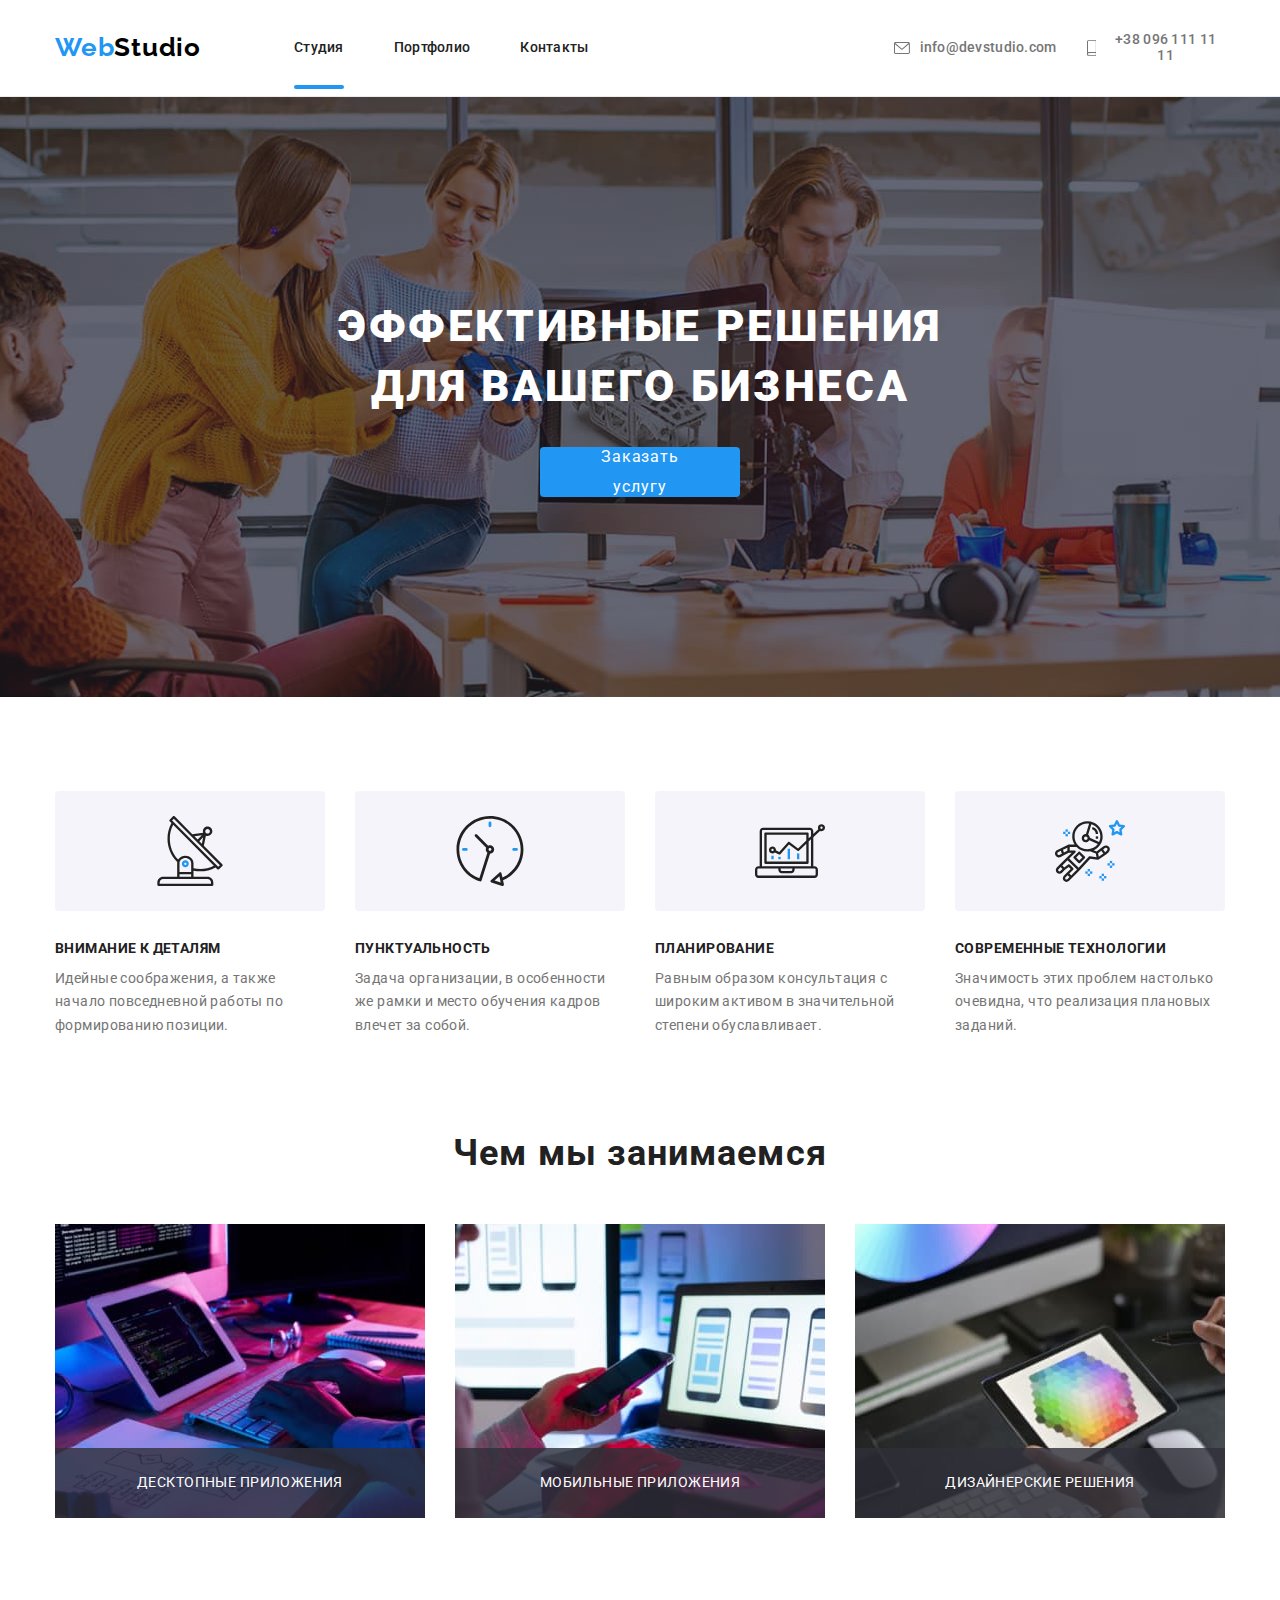
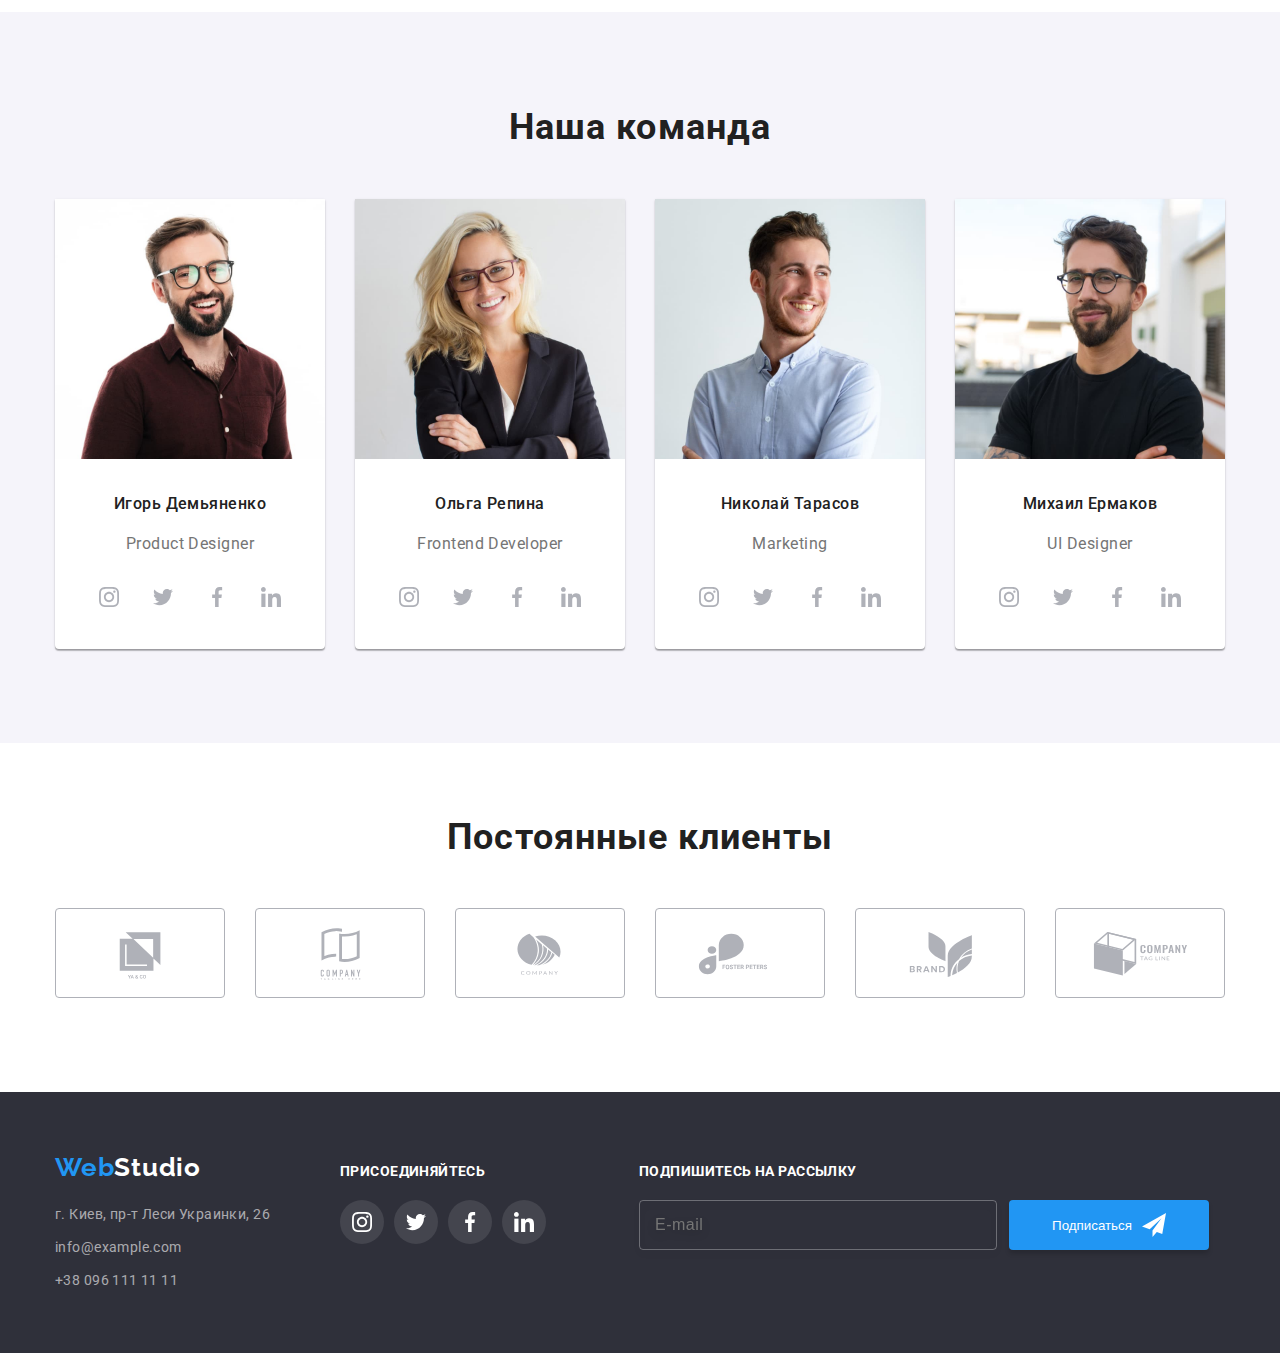
==== index.html @ d8eed2e6 "beginning of 7 hm" ====
<!DOCTYPE html>
<html lang="ru">
  <head>
    <meta charset="UTF-8" />
    <meta http-equiv="X-UA-Compatible" content="IE=edge" />
    <meta name="viewport" content="width=device-width, initial-scale=1.0" />
    <title>Студия</title>
    <link
      rel="stylesheet"
      href="https://cdnjs.cloudflare.com/ajax/libs/modern-normalize/1.1.0/modern-normalize.min.css"
      integrity="sha512-wpPYUAdjBVSE4KJnH1VR1HeZfpl1ub8YT/NKx4PuQ5NmX2tKuGu6U/JRp5y+Y8XG2tV+wKQpNHVUX03MfMFn9Q=="
      crossorigin="anonymous"
      referrerpolicy="no-referrer"
    />
    <link rel="preconnect" href="https://fonts.googleapis.com" />
    <link rel="preconnect" href="https://fonts.gstatic.com" crossorigin />
    <link
      href="https://fonts.googleapis.com/css2?family=Raleway:wght@700&family=Roboto:wght@400;500;700;900&display=swap"
      rel="stylesheet"
    />
    <link rel="stylesheet" href="./css/style.css" />
  </head>
  <body>
    <header class="header">
      <div class="container container-header">
        <nav class="header-nav">
          <a class="link logo" href="./index.html"
            >Web<span class="logo-second-word">Studio</span></a
          >
          <ul class="header-nav-list">
            <li class="header-item qqq"><a class="link link-studio active" href="./index.html">Cтyдия</a></li>
            <li class="header-item"><a class="link" href="./portfolio.html">Портфолио</a></li>
            <li class="header-item"><a class="link" href="">Контакты</a></li>
          </ul>
        </nav>
        
        <ul class="header-adress-list">
          <li class="nav-item">
            <a class="link" href="mailto:info@devstudio.com"> 
              <svg class="header-icon" width="16" height="12">
                <use href="images/sprite.svg#icon-envelope"></use>
              </svg>info@devstudio.com</a>
          </li>
          <li class="nav-item">
            <a class="link" href="tel:+380961111111">
            <svg class="header-icon" width="10" height="16">
                <use href="images/sprite.svg#icon-smartphone"></use>
              </svg>+38 096 111 11 11</a>
            </li>
        </ul>
      </div>
    </header>

    <main>
      <section class="section section-title">
        <div class="container">
          <h1 class="hero-title">Эффективные решения для вашего бизнеса</h1>
<!-- -----------------Modal--------------------------------------------------- -->
          <button data-modal-open class="hero-button" type="button">Заказать услугу</button>
          <div data-modal class="backdrop is-hidden">
            <div class="modal">
              <button data-modal-close class="modal-button" type="button">
                <svg class="modal-svg" width="18px" height="18px">
                  <use href="./images/sprite.svg#icon-close-icon" />
                </svg>
              </button>
              <p class="modal-title-text">Оставьте свои данные, мы вам перезвоним</p>
              <form action="#" class="js-speaker-form">
                <div class="input-container">
                <label class="modal-text" for="name">Имя</label>
                <div class="input-wraper">
                <input class="input-box" type="text" name="name" id="name">
                <svg class="modal-icon" width="18px" height="18px">
                  <use href="./images/sprite.svg#icon-person-modal" ></use>
                </svg>
                </div>
                <label class="modal-text" for="tel">Телефон</label>
                <div class="input-wraper">
                <input class="input-box " type="tel" name="tel" id="tel" required>
                <svg class="modal-icon" width="18px" height="18px">
                  <use href="./images/sprite.svg#icon-phone-modal" ></use>
                </svg>
                </div>
                <label class="modal-text" for="mail">Почта</label>
                <div class="input-wraper">
                <input class="input-box" type="email" name="mail" id="mail">
                <svg class="modal-icon" width="18px" height="18px">
                  <use href="./images/sprite.svg#icon-email-modal" ></use>
                </svg>
                </div>
                </div>
                <label class="modal-text" for="comment">Комментарий</label>
                <textarea class="modal-textarea" name="comment" id="comment" cols="30" rows="10" placeholder="Введите текст"></textarea>
                
                <div class="checkbox-container">
                  <input class="input-checkbox visually-hidden" type="checkbox" name="agree" value="yes" id="checkbox">
                <label class="checkbox-text" for="checkbox">
                  <span class="checkbox-wrap">
                    <svg class="checkbox-icon" width="16px" height="15px">
                      <use href="./images/sprite.svg#vector-checkbox"></use>
                    </svg>
                  </span>Соглашаюсь с рассылкой и принимаю <a class="checkbox-link" href="#">Условия договора</a>
                </label>
                </div> 
                <button class="modal-submit-button" type="submit">Отправить</button>

                



              </form>
            </div>
          </div>
        </div>
      </section>



<script>
(() => {
  document.querySelector('.js-speaker-form').addEventListener('submit', e => {
    e.preventDefault();

    new FormData(e.currentTarget).forEach((value, name) =>
      console.log(`${name}: ${value}`),
    );
  });
})();
</script>



      <section class="about-section">
        <div class="container">
          <h2 class="visually-hidden">Особенности</h2>
          <ul class="about-list">
            <li class="about-item">
              <div class="about-icon-box">
                <svg width="70px" height="70px">
                  <use href="./images/sprite.svg#icon-antenna" />
                </svg>
              </div>
              <h3 class="about-title title-h3">Внимание к деталям</h3>
              <p class="about-text">
                Идейные соображения, а также начало повседневной работы по формированию позиции.
              </p>
            </li>
            <li class="about-item">
              <div class="about-icon-box">
                <svg width="70px" height="70px">
                  <use href="./images/sprite.svg#icon-clock" />
                </svg>
              </div>
              <h3 class="about-title title-h3">Пунктуальность</h3>
              <p class="about-text">
                Задача организации, в особенности же рамки и место обучения кадров влечет за собой.
              </p>
            </li>
            <li class="about-item">
              <div class="about-icon-box">
                <svg width="70px" height="70px">
                  <use href="./images/sprite.svg#icon-diagram" />
                </svg>
              </div>
              <h3 class="about-title title-h3">Планирование</h3>
              <p class="about-text">
                Равным образом консультация с широким активом в значительной степени обуславливает.
              </p>
            </li>
            <li class="about-item">
              <div class="about-icon-box">
                <svg width="70px" height="70px">
                  <use href="./images/sprite.svg#icon-astronaut" />
                </svg>
              </div>
              <h3 class="about-title title-h3">Современные технологии</h3>
              <p class="about-text">
                Значимость этих проблем настолько очевидна, что реализация плановых заданий.
              </p>
            </li>
          </ul>
        </div>
      </section>

      <section class="todo-section">
        <div class="container">
          <h2 class="todo-title title-h2">Чем мы занимаемся</h2>
          <ul class="todo-list">
            <li class="todo-item">
              <img src="./images/whattodo1.jpg" alt="example-1" width="370" />
              <p class="todo-text">Десктопные приложения</p>
            </li>
            <li class="todo-item">
              <img src="./images/whattodo2.jpg" alt="example-2" width="370" />
              <p class="todo-text">Мобильные приложения</p>
            </li>
            <li class="todo-item">
              <img src="./images/whattodo3.jpg" alt="example-3" width="370" />
              <p class="todo-text">Дизайнерские решения</p>
            </li>
          </ul>
        </div>
      </section>

      <section class="ourteam-section">
        <div class="container">
          <h2 class="ourteam-main-title title-h2">Наша команда</h2>
          <ul class="ourteam-list">
            <li class="ourteam-item">
              <img
                class="ourteam-pic"
                src="./images/team-card1.jpg"
                alt="team card-1"
                width="270"
              />
              <div class="ourteam-bottom-wrap">
                <h3 class="ourteam-title">Игорь Демьяненко</h3>
                <p class="ourteam-text" lang="en">Product Designer</p>
              </div>
              <div class="social-link-wrap">
                <ul class="social-link-list">
                  <li class="social-link-item">
                    <a class="social-link" href="#">
                      <svg class="svg-social" width="20px" height="20px">
                        <use href="./images/sprite.svg#icon-instagram" />
                      </svg>
                    </a>
                  </li>
                  <li class="social-link-item">
                    <a class="social-link" href="#">
                      <svg class="svg-social" width="20px" height="20px">
                        <use href="./images/sprite.svg#icon-twitter" />
                      </svg>
                    </a>
                  </li>
                  <li class="social-link-item">
                    <a class="social-link" href="#">
                      <svg class="svg-social" width="20px" height="20px">
                        <use href="./images/sprite.svg#icon-facebook" />
                      </svg>
                    </a>
                  </li>
                  <li class="social-link-item">
                    <a class="social-link" href="#">
                      <svg class="svg-social" width="20px" height="20px">
                        <use href="./images/sprite.svg#icon-linkedin" />
                      </svg>
                    </a>
                  </li>
                </ul>
              </div>
            </li>
            <li class="ourteam-item">
              <img
                class="ourteam-pic"
                src="./images/team-card2.jpg"
                alt="team card-2"
                width="270"
              />
              <div class="ourteam-bottom-wrap">
                <h3 class="ourteam-title">Ольга Репина</h3>
                <p class="ourteam-text" lang="en">Frontend Developer</p>
              </div>
              <div class="social-link-wrap">
                <ul class="social-link-list">
                  <li class="social-link-item">
                    <a class="social-link" href="#">
                      <svg class="svg-social" width="20px" height="20px">
                        <use href="./images/sprite.svg#icon-instagram" />
                      </svg>
                    </a>
                  </li>
                  <li class="social-link-item">
                    <a class="social-link" href="#">
                      <svg class="svg-social" width="20px" height="20px">
                        <use href="./images/sprite.svg#icon-twitter" />
                      </svg>
                    </a>
                  </li>
                  <li class="social-link-item">
                    <a class="social-link" href="#">
                      <svg class="svg-social" width="20px" height="20px">
                        <use href="./images/sprite.svg#icon-facebook" />
                      </svg>
                    </a>
                  </li>
                  <li class="social-link-item">
                    <a class="social-link" href="#">
                      <svg class="svg-social" width="20px" height="20px">
                        <use href="./images/sprite.svg#icon-linkedin" />
                      </svg>
                    </a>
                  </li>
                </ul>
              </div>
            </li>

            <li class="ourteam-item">
              <img
                class="ourteam-pic"
                src="./images/team-card3.jpg"
                alt="team card-3"
                width="270"
              />
              <div class="ourteam-bottom-wrap">
                <h3 class="ourteam-title">Николай Тарасов</h3>
                <p class="ourteam-text" lang="en">Marketing</p>
              </div>
              <div class="social-link-wrap">
                <ul class="social-link-list">
                  <li class="social-link-item">
                    <a class="social-link" href="#">
                      <svg class="svg-social" width="20px" height="20px">
                        <use href="./images/sprite.svg#icon-instagram" />
                      </svg>
                    </a>
                  </li>
                  <li class="social-link-item">
                    <a class="social-link" href="#">
                      <svg class="svg-social" width="20px" height="20px">
                        <use href="./images/sprite.svg#icon-twitter" />
                      </svg>
                    </a>
                  </li>
                  <li class="social-link-item">
                    <a class="social-link" href="#">
                      <svg class="svg-social" width="20px" height="20px">
                        <use href="./images/sprite.svg#icon-facebook" />
                      </svg>
                    </a>
                  </li>
                  <li class="social-link-item">
                    <a class="social-link" href="#">
                      <svg class="svg-social" width="20px" height="20px">
                        <use href="./images/sprite.svg#icon-linkedin" />
                      </svg>
                    </a>
                  </li>
                </ul>
              </div>
            </li>

            <li class="ourteam-item">
              <img
                class="ourteam-pic"
                src="./images/team-card4.jpg"
                alt="team card-4"
                width="270"
              />
              <div class="ourteam-bottom-wrap">
                <h3 class="ourteam-title">Михаил Ермаков</h3>
                <p class="ourteam-text" lang="en">UI Designer</p>
              </div>
              <div class="social-link-wrap">
                <ul class="social-link-list">
                  <li class="social-link-item">
                    <a class="social-link" href="#">
                      <svg class="svg-social" width="20px" height="20px">
                        <use href="./images/sprite.svg#icon-instagram" />
                      </svg>
                    </a>
                  </li>
                  <li class="social-link-item">
                    <a class="social-link" href="#">
                      <svg class="svg-social" width="20px" height="20px">
                        <use href="./images/sprite.svg#icon-twitter" />
                      </svg>
                    </a>
                  </li>
                  <li class="social-link-item">
                    <a class="social-link" href="#">
                      <svg class="svg-social" width="20px" height="20px">
                        <use href="./images/sprite.svg#icon-facebook" />
                      </svg>
                    </a>
                  </li>
                  <li class="social-link-item">
                    <a class="social-link" href="#">
                      <svg class="svg-social" width="20px" height="20px">
                        <use href="./images/sprite.svg#icon-linkedin" />
                      </svg>
                    </a>
                  </li>
                </ul>
        </div>
      </section>

      <section class="our-clients-section">
        <div class="container">
          <h2 class="our-clients-title-title title-h2">Постоянные клиенты</h2>
          <ul class="our-clients-list">
            <li class="our-clients-item">
              <a class="our-clients-link" href="#">
                <svg class="clients-svg" width="106px" height="60px">
                  <use href="./images/sprite.svg#icon-Logo" />
                </svg>
              </a>
            </li>
            <li class="our-clients-item">
              <a class="our-clients-link" href="#">
                <svg class="clients-svg" width="106px" height="60px">
                  <use href="./images/sprite.svg#icon-Logo1" />
                </svg>
              </a>
            </li>
            <li class="our-clients-item">
              <a class="our-clients-link" href="#">
                <svg class="clients-svg" width="106px" height="60px">
                  <use href="./images/sprite.svg#icon-Logo2" />
                </svg>
              </a>
            </li>
            <li class="our-clients-item">
              <a class="our-clients-link" href="#">
                <svg class="clients-svg" width="106px" height="60px">
                  <use href="./images/sprite.svg#icon-Logo3" />
                </svg>
              </a>
            </li>
            <li class="our-clients-item">
              <a class="our-clients-link" href="#">
                <svg class="clients-svg" width="106px" height="60px">
                  <use href="./images/sprite.svg#icon-Logo4" />
                </svg>
              </a>
            </li>
            <li class="our-clients-item">
              <a class="our-clients-link" href="#">
                <svg class="clients-svg" width="106px" height="60px">
                  <use href="./images/sprite.svg#icon-Logo5" />
                </svg>
              </a>
            </li>
          </ul>
        </div>
      </section>

      <footer class="footer">
        <div class="container">
          <div class="adress-wrap">
            <a class="link logo" href="./index.html"
              >Web<span class="logo-secword-footer">Studio</span></a
            >
            <address>
              <ul class="footer-list">
                <li class="footer-item footer-adress-item">
                  <a
                    class="link"
                    href="https://goo.gl/maps/9dT43rwz24c6EDNdA"
                    target="_blank"
                    rel="noopener noreferrer"
                    >г. Киев, пр-т Леси Украинки, 26</a
                  >
                </li>
                <li class="footer-item">
                  <a class="link" href="mailto:info@example.com">info@example.com</a>
                </li>
                <li class="footer-item">
                  <a class="link" href="tel:+380961111111">+38 096 111 11 11</a>
                </li>
              </ul>
            </address>
          </div>
          <div class="footer-social-link-wrap">
            <h3 class="footer-title title-h3">присоединяйтесь</h3>
            <ul class="footer-social-link-list">
              <li class="footer-social-link-item">
                <a class="footer-social-link" href="#">
                  <svg class="bottom-svg" width="20px" height="20px">
                    <use href="./images/sprite.svg#icon-instagram" />
                  </svg>
                </a>
              </li>
              <li class="footer-social-link-item">
                <a class="footer-social-link" href="#">
                  <svg class="bottom-svg" width="20px" height="20px">
                    <use href="./images/sprite.svg#icon-twitter" />
                  </svg>
                </a>
              </li>
              <li class="footer-social-link-item">
                <a class="footer-social-link" href="#">
                  <svg class="bottom-svg" width="20px" height="20px">
                    <use href="./images/sprite.svg#icon-facebook" />
                  </svg>
                </a>
              </li>
              <li class="footer-social-link-item">
                <a class="footer-social-link" href="#">
                  <svg class="bottom-svg" width="20px" height="20px">
                    <use href="./images/sprite.svg#icon-linkedin" />
                  </svg>
                </a>
              </li>
            </ul>
          </div>
          <div >
              
              <h3 class="footer-title title-h3">Подпишитесь на рассылку</h3>
              <div class="footer-input-container">
              <input class="footer-input" type="email" name="mail" id="" placeholder="E-mail">
            
              <div class="footer-button-container">
                <button class="footer-button">Подписаться<svg class="footer-icon" width="24px" height="24px"><use href="./images/sprite.svg#icon-send-footer"></use></svg> </button>
              </div>
            </div>
            </div>
          </div>
      </footer>
    </main>
    <script src="./js/modal.js"></script>
  </body>
</html>
---- css/style.css ----
*,
*::before,
*::after {
  box-sizing: border-box;
}

:root {
  --brand-color: #2196f3;
  --main-font-color: #212121;
  --second-font-color: #757575;
  --second-background-color: #2f303a;
  --white-font-color: #fff;
  --svg-grey-color: #afb1b8;
}

body {
  font-family: 'Roboto', sans-serif;
  color: var(--main-font-color);
  margin: 0 auto;
}
li {
  padding: 0;
  margin: 0;
  list-style: none;
}

button {
  border: none;
  padding: 6px 22px;
}

/* input,
textarea {
outline: none;
} */

h1,
h2,
h3,
p,
ul {
  margin: 0;
  padding: 0;
}

img {
  display: block;
  max-width: 100%;
  height: auto;
}

.container {
  width: 1200px;
  padding-left: 15px;
  padding-right: 15px;
  margin: 0 auto;
}
.link {
  text-decoration: none;
}

.portfolio-btn,
.hero-button {
  cursor: pointer;
}

.title-h2 {
  font-weight: bold;
  font-size: 36px;
  line-height: 1.17;
  text-align: center;
  letter-spacing: 0.03em;
}
.title-h3 {
  font-weight: bold;
  font-size: 14px;
  line-height: 1.14;
  letter-spacing: 0.03em;
  text-transform: uppercase;
}

/* --------------------HEADER------------------------ */

.header {
  background-color: var(--white-font-color);
  border-bottom: 1px solid #ececec;
}
.container-header {
  display: flex;
  align-items: center;
}

.header-item .link {
  display: block;
  padding: 32px 0;
}
.nav-item .link {
  display: block;
  padding: 32px 0;
}
.header-nav {
  display: flex;
  align-items: center;
  margin-right: 305px;
  /* margin-right: auto; */
}

.header-nav-list {
  display: flex;
  align-items: center;
}

.header-adress-list {
  display: flex;
  align-items: center;
}

.logo {
  font-family: 'Raleway', sans-serif;
  font-weight: bold;
  font-size: 26px;
  line-height: 1.19;
  letter-spacing: 0.03em;
  color: var(--brand-color);
}
.header-nav .logo {
  padding: 25px 0px;
  margin-right: 93px;
  display: block;
}
.logo-second-word {
  font-family: 'Raleway', sans-serif;
  font-weight: bold;
  font-size: 26px;
  line-height: 1.19;
  letter-spacing: 0.03em;
  color: #000000;
}

.nav-item > .link {
  display: flex;
  align-items: center;
}

.header-item .link {
  font-weight: 500;
  font-size: 14px;
  line-height: 1.14;
  letter-spacing: 0.02em;
  color: var(--main-font-color);
  transition-property: color, background-color;
  transition-duration: 250ms;
  transition-timing-function: cubic-bezier(0.4, 0, 0.2, 1);
}
.header-item:not(:last-child) {
  margin-right: 50px;
}

.header-item .link:hover,
.header-item .link:focus,
.nav-item > .link:hover,
.nav-item > .link:focus {
  font-weight: 500;
  font-size: 14px;
  line-height: 1.14;
  letter-spacing: 0.02em;
  color: var(--brand-color);
}

.nav-item .link {
  font-weight: 500;
  font-size: 14px;
  line-height: 1.14;
  letter-spacing: 0.02em;
  color: var(--second-font-color);
  text-align: center;
  transition-property: color, background-color;
  transition-duration: 250ms;
  transition-timing-function: cubic-bezier(0.4, 0, 0.2, 1);
}

.header-icon-link {
  color: var(--second-font-color);
}

.nav-item:not(:last-child) {
  margin-right: 30px;
}

.header-icon {
  margin-right: 10px;
  fill: currentColor;
}
.link-studio {
  position: relative;
  display: flex;
}

.link-studio.active::before {
  content: '';
  position: absolute;
  bottom: 0;
  width: 100%;
  height: 4px;
  background-color: var(--brand-color);
  border-radius: 2px;
  margin-bottom: -1px;
}

/* --------------------HERO------------------------ */

.section-title {
  padding-bottom: 200px;
  padding-top: 200px;
  margin: 0 auto;
  background-image: linear-gradient(rgba(47, 48, 58, 0.4), rgba(47, 48, 58, 0.4)),
    url(../images/background-hero.jpg);
  background-position: center;
  background-repeat: no-repeat;
  background-size: cover;
  background-color: var(--second-background-color);
}
.hero-title {
  color: var(--white-font-color);
  font-weight: 900;
  font-size: 44px;
  line-height: 1.36;
  text-align: center;
  letter-spacing: 0.06em;
  text-transform: uppercase;
  max-width: 696px;
  margin: 0 auto;
  margin-bottom: 30px;
}

.hero-button {
  font-family: inherit;
  background-color: var(--brand-color);
  color: var(--white-font-color);
  font-size: 16px;
  line-height: 1.87;
  display: flex;
  align-items: center;
  text-align: center;
  letter-spacing: 0.06em;
  margin: 0 auto;
  border-radius: 4px;
  padding: 10px 32px;
  width: 200px;
  height: 50px;
  transition-property: color, background-color, drop-shadow;
  transition-duration: 250ms;
  transition-timing-function: cubic-bezier(0.4, 0, 0.2, 1);
}

.hero-button:hover,
.hero-button:focus {
  background-color: #188ce8;
  filter: drop-shadow(0px 4px 4px rgba(0, 0, 0, 0.25));
}

/* --------------------About------------------------ */

.about-section {
  padding: 94px 0;
}
.visually-hidden {
  position: absolute;
  white-space: nowrap;
  width: 1px;
  height: 1px;
  overflow: hidden;
  border: 0;
  padding: 0;
  clip: rect(0 0 0 0);
  clip-path: inset(50%);
  margin: -1px;
}
.about-icon-box {
  width: 270px;
  height: 120px;
  background-color: #f5f4fa;
  border-radius: 4px;
  margin-bottom: 30px;
  text-align: center;
  padding: 25px 100px;
}
.about-title {
  margin-bottom: 10px;
}
.about-text {
  font-size: 14px;
  line-height: 1.71;
  letter-spacing: 0.03em;
  color: var(--second-font-color);
}
.about-list {
  display: flex;
}

.about-item {
  max-width: 270px;
}

.about-item:not(:last-child) {
  margin-right: 30px;
}
/* --------------------What we do------------------------ */

.todo-section {
  padding-bottom: 94px;
}

.todo-title {
  margin-bottom: 50px;
}

.todo-list {
  display: flex;
}
.todo-item {
  display: flex;
  position: relative;
}

.todo-text {
  position: absolute;

  font-size: 14px;
  line-height: 1.14;
  text-align: center;
  letter-spacing: 0.03em;
  text-transform: uppercase;
  color: var(--brand-color);
  padding: 27px 82px;
  width: 370px;
  height: 70px;
  bottom: 0;
  background-color: rgba(47, 48, 58, 0.8);
  color: var(--white-font-color);
}

.todo-item:not(:last-child) {
  margin-right: 30px;
}
/* --------------------Our team------------------------ */
.ourteam-section {
  background-color: #f5f4fa;
  padding: 94px 0;
}
.ourteam-main-title {
  margin-bottom: 50px;
}
.ourteam-list {
  display: flex;
}

.ourteam-item:not(:last-child) {
  margin-right: 30px;
}

.ourteam-item {
  background: var(--white-font-color);
  border-radius: 0px 0px 4px 4px;
  box-shadow: 0px 1px 3px rgba(0, 0, 0, 0.12), 0px 1px 1px rgba(0, 0, 0, 0.14),
    0px 2px 1px rgba(0, 0, 0, 0.2);
  padding-bottom: 30px;
}

.ourteam-bottom-wrap {
  margin-top: 30px;
  margin-bottom: 16px;
}
.ourteam-title {
  font-weight: 500;
  font-size: 16px;
  line-height: 1.9;
  text-align: center;
  letter-spacing: 0.03em;
  margin-bottom: 10px;
}
.ourteam-text {
  font-size: 16px;
  line-height: 1.9;
  text-align: center;
  letter-spacing: 0.03em;
  color: var(--second-font-color);
}

.social-link-list {
  display: flex;
  align-items: center;
  justify-content: center;
}

.social-link {
  display: block;
  width: 44px;
  height: 44px;
  padding: 12px 12px;
  border-radius: 50%;
  color: var(--svg-grey-color);
  background-color: transparent;
  transition-property: color, background-color;
  transition-duration: 250ms;
  transition-timing-function: cubic-bezier(0.4, 0, 0.2, 1);
}
.svg-social {
  fill: currentColor;
}

.social-link:hover,
.social-link:focus {
  background-color: var(--brand-color);
  width: 44px;
  height: 44px;
  border-radius: 50%;
  cursor: pointer;
  color: var(--white-font-color);
}

.social-link-item + .social-link-item {
  margin-left: 10px;
}

/* --------------------Our clients------------------------ */
.our-clients-section {
  padding-top: 73px;
  padding-bottom: 94px;
}

.our-clients-title-title {
  margin-bottom: 50px;
}

.our-clients-list {
  display: flex;
  justify-content: center;
  align-items: center;
}

.our-clients-item + .our-clients-item {
  margin-left: 30px;
}
.our-clients-link {
  display: block;
  width: 170px;
  height: 90px;
  border: 1px solid var(--svg-grey-color);
  border-radius: 4px;
  padding: 16px 32px;
  color: var(--svg-grey-color);
  transition-property: color, background-color;
  transition-duration: 250ms;
  transition-timing-function: cubic-bezier(0.4, 0, 0.2, 1);
}
.clients-svg {
  fill: currentColor;
}
.our-clients-link:hover,
.our-clients-link:focus {
  border: 1px solid var(--brand-color);
  color: var(--brand-color);
}

/* --------------------Footer------------------------ */

.footer {
  background-color: var(--second-background-color);
  padding-bottom: 60px;
  padding-top: 60px;
}

.footer > .container {
  display: flex;
  align-items: baseline;
}

.adress-wrap {
  margin-right: 70px;
}
.logo-secword-footer {
  color: var(--white-font-color);
}

.footer .logo {
  display: block;
  margin-bottom: 20px;
}

.footer-adress-item .link {
  font-style: normal;
  font-size: 14px;
  line-height: 1.71;
  letter-spacing: 0.03em;
  color: var(--white-font-color);
}

.footer-item .link {
  font-style: normal;
  font-size: 14px;
  line-height: 1.71;
  letter-spacing: 0.03em;
  color: rgba(255, 255, 255, 0.6);
}

.footer-item:not(:last-child) {
  margin-bottom: 9px;
}
.footer-social-link-wrap {
  margin-right: 93px;
}

.footer-title {
  color: var(--white-font-color);
  margin-bottom: 20px;
}
.footer-social-link-list {
  display: flex;
  justify-content: center;
  align-items: center;
}

.footer-social-link {
  display: block;
  width: 44px;
  height: 44px;
  border-radius: 50%;
  padding: 12px;
  background-color: rgba(255, 255, 255, 0.1);
  color: var(--white-font-color);
  transition-property: color, background-color;
  transition-duration: 250ms;
  transition-timing-function: cubic-bezier(0.4, 0, 0.2, 1);
}
.bottom-svg {
  fill: currentColor;
}
.footer-social-link-item + .footer-social-link-item {
  margin-left: 10px;
}

.footer-social-link:hover,
.footer-social-link:focus {
  background-color: var(--brand-color);
}

.footer-input {
  background-color: transparent;
  width: 358px;
  height: 50px;
  border: 1px solid rgba(255, 255, 255, 0.3);
  box-sizing: border-box;
  filter: drop-shadow(0px 4px 4px rgba(0, 0, 0, 0.15));
  border-radius: 4px;
  font-size: 16px;
  line-height: 1.25;
  display: flex;
  align-items: center;
  letter-spacing: 0.03em;
  color: rgba(255, 255, 255, 0.6);
  padding: 15px;
}
.footer-input-container {
  display: flex;
  justify-content: center;
  align-items: center;
}

.footer-button-container {
  margin: auto 0 auto 12px;
}
.footer-button {
  width: 200px;
  height: 50px;
  padding: 10px 28px;
  color: var(--white-font-color);
  background: var(--brand-color);
  box-shadow: 0px 4px 4px rgba(0, 0, 0, 0.15);
  border-radius: 4px;
  display: flex;
  align-items: center;
  justify-content: center;
  cursor: pointer;
  transition-property: color, background-color, drop-shadow;
  transition-duration: 250ms;
  transition-timing-function: cubic-bezier(0.4, 0, 0.2, 1);
}
.footer-button:hover,
.footer-button:focus {
  background-color: #188ce8;
  filter: drop-shadow(0px 4px 4px rgba(0, 0, 0, 0.25));
}

.footer-icon {
  margin-left: 10px;
  fill: var(--white-font-color);
}
/* --------------------Portfolio------------------------ */

.portfolio-section {
  padding: 94px 0;
}

.portfolio-buttons {
  display: flex;
  justify-content: center;
  margin-bottom: 50px;
}
.portfolio-btn {
  background: #f5f4fa;
  font-weight: 500;
  font-size: 16px;
  line-height: 1.62;
  text-align: center;
  letter-spacing: 0.03em;
  border-radius: 4px;
  transition-property: color, background-color, box-shadow;
  transition-duration: 250ms;
  transition-timing-function: cubic-bezier(0.4, 0, 0.2, 1);
}
.portfolio-btn:hover,
.portfolio-btn:focus {
  background: var(--brand-color);
  text-align: center;
  letter-spacing: 0.03em;
  color: var(--white-font-color);
  box-shadow: 0px 3px 1px rgba(0, 0, 0, 0.1), 0px 1px 2px rgba(0, 0, 0, 0.08),
    0px 2px 2px rgba(0, 0, 0, 0.12);
}

.active-portfolio-btn {
  background: var(--brand-color);
  color: var(--white-font-color);
}

.portfolio-list {
  display: flex;
  flex-wrap: wrap;
  margin: 0 auto;
  margin-right: -30px;
  margin-bottom: -30px;
}
.portfolio-card-bottom {
  padding: 20px 24px;
}

.portfolio-item {
  flex-basis: calc(100% / 3 - 30px);
  margin-right: 30px;
  margin-bottom: 30px;
  background: var(--white-font-color);
  border: 1px solid #eeeeee;
  transition-property: box-shadow;
  transition-duration: 250ms;
  transition-timing-function: cubic-bezier(0.4, 0, 0.2, 1);
}
.portfolio-item:hover,
.portfolio-item:focus {
  box-shadow: 0px 1px 1px rgba(0, 0, 0, 0.12), 0px 4px 4px rgba(0, 0, 0, 0.06),
    1px 4px 6px rgba(0, 0, 0, 0.16);
  opacity: inherit;
}

.portfolio-pic {
  position: relative;
  display: flex;
  overflow: hidden;
}
.portfolio-backdrop {
  position: absolute;
  font-size: 18px;
  line-height: 1.56;
  letter-spacing: 0.03em;
  color: #ffffff;
  background-color: rgba(33, 150, 243, 0.9);
  width: 100%;
  height: 100%;
  display: flex;
  align-items: center;
  top: 0;
  left: 0;
  padding: 0 24px;
  transform: translateY(101%);
  transition: transform 250ms cubic-bezier(0.4, 0, 0.2, 1);
}

.portfolio-item:hover .portfolio-backdrop {
  transform: translateY(0);
}

.button-item:not(:last-child) {
  margin-right: 8px;
}

.portfolio-title {
  font-size: 18px;
  line-height: 2;
  letter-spacing: 0.06em;
  margin-bottom: 4px;
}

.portfolio-text {
  font-size: 16px;
  line-height: 1.87;
  letter-spacing: 0.03em;
  color: var(--second-font-color);
}
/* --------------------Modal window------------------------ */
.backdrop {
  position: fixed;
  top: 0;
  right: 0;
  width: 100%;
  height: 100%;
  background-color: rgba(0, 0, 0, 0.2);
  z-index: 1;
  opacity: 1;
  transition: opacity 250ms cubic-bezier(0.4, 0, 0.2, 1);
}
.backdrop.is-hidden {
  opacity: 0;
  pointer-events: none;
  visibility: hidden;
}
.backdrop.is-hidden .modal {
  transform: translate(-50%, -50%) scale(0.7);
  transition: transform 250ms cubic-bezier(0.4, 0, 0.2, 1);
}

.modal {
  position: absolute;
  top: 50%;
  left: 50%;
  transform: translate(-50%, -50%) scale(1);
  width: 528px;
  height: auto;
  background-color: var(--white-font-color);
  border-radius: 4px;
  filter: drop-shadow(0px 4px 4px rgba(0, 0, 0, 0.25));
  transition: transform 250ms cubic-bezier(0.4, 0, 0.2, 1);
  padding: 40px;
}
.modal-button {
  position: absolute;
  top: 8px;
  right: 35px;
  width: 30px;
  height: 30px;
  border: 1px solid rgba(0, 0, 0, 0.1);
  border-radius: 50%;
  background-color: white;
  padding: 0px;
  display: flex;
  justify-content: center;
  align-items: center;
  /* margin: 8px 8px 8px auto; */
  cursor: pointer;
}
.modal-button:hover .modal-svg {
  fill: var(--brand-color);
}
.input-container {
  display: flex;
  flex-direction: column;
}
.modal-title-text {
  font-size: 20px;

  text-align: center;
  letter-spacing: 0.03em;
  color: var(--main-font-color);
  margin-bottom: 12px;
}
.input-wraper {
  position: relative;
  /* display: block; */
}
.input-box {
  padding: 12px 12px 12px 42px;
  margin-bottom: 10px;
  border: 1px solid rgba(33, 33, 33, 0.2);
  box-sizing: border-box;
  border-radius: 4px;
  width: 100%;
  height: 40px;
}
.modal-text {
  font-size: 12px;
  line-height: 1.17;
  letter-spacing: 0.01em;
  color: var(--second-font-color);
  margin-bottom: 4px;
  display: block;
}
.modal-icon {
  position: absolute;
  top: 0;
  left: 15px;
  transform: translateY(50%);
}

.input-box:focus + .modal-icon {
  fill: var(--brand-color);
}
.modal-textarea {
  resize: none;
  width: 100%;
  height: 120px;
  margin-bottom: 20px;
  padding: 12px 15px;
  border: 1px solid rgba(33, 33, 33, 0.2);
  border-radius: 4px;
}

.modal-textarea[placeholder] {
  font-size: 12px;
  line-height: 14px;
  letter-spacing: 0.01em;

  box-sizing: border-box;

  color: rgba(117, 117, 117, 0.5);
}
.input-box:focus,
.modal-textarea:focus {
  outline: none;
  border-color: var(--brand-color);
}

.checkbox-container {
  display: flex;
  margin-bottom: 30px;
}

.checkbox-text {
  font-size: 14px;
  line-height: 1.71;
  letter-spacing: 0.03em;
  color: var(--second-font-color);
  display: flex;
  align-items: center;
  margin: 0 auto;
}
.input-checkbox:checked + .checkbox-text .checkbox-wrap {
  background-color: var(--brand-color);
  border: none;
}

.input-checkbox:checked + .checkbox-text .checkbox-icon {
  fill: var(--white-font-color);
}

.checkbox-wrap {
  width: 16px;
  height: 15px;
  border: 2px solid var(--main-font-color);
  border-radius: 4px;
  display: flex;
  align-items: center;
  justify-content: center;
  margin-right: 7px;
}
.checkbox-icon {
  fill: transparent;
}
.checkbox-link {
  font-size: 14px;
  line-height: 1.71;
  letter-spacing: 0.03em;
  text-decoration-line: underline;
  color: var(--brand-color);
}
.modal-submit-button {
  width: 200px;
  height: 50px;
  color: var(--white-font-color);
  background: var(--brand-color);
  box-shadow: 0px 4px 4px rgba(0, 0, 0, 0.15);
  border-radius: 4px;
  display: block;
  margin: 0 auto;
  padding: 10px 55px;
  cursor: pointer;
  transition-property: color, background-color, drop-shadow;
  transition-duration: 250ms;
  transition-timing-function: cubic-bezier(0.4, 0, 0.2, 1);
}

.modal-submit-button:hover,
.modal-submit-button:focus {
  background-color: #188ce8;
  filter: drop-shadow(0px 4px 4px rgba(0, 0, 0, 0.25));
}
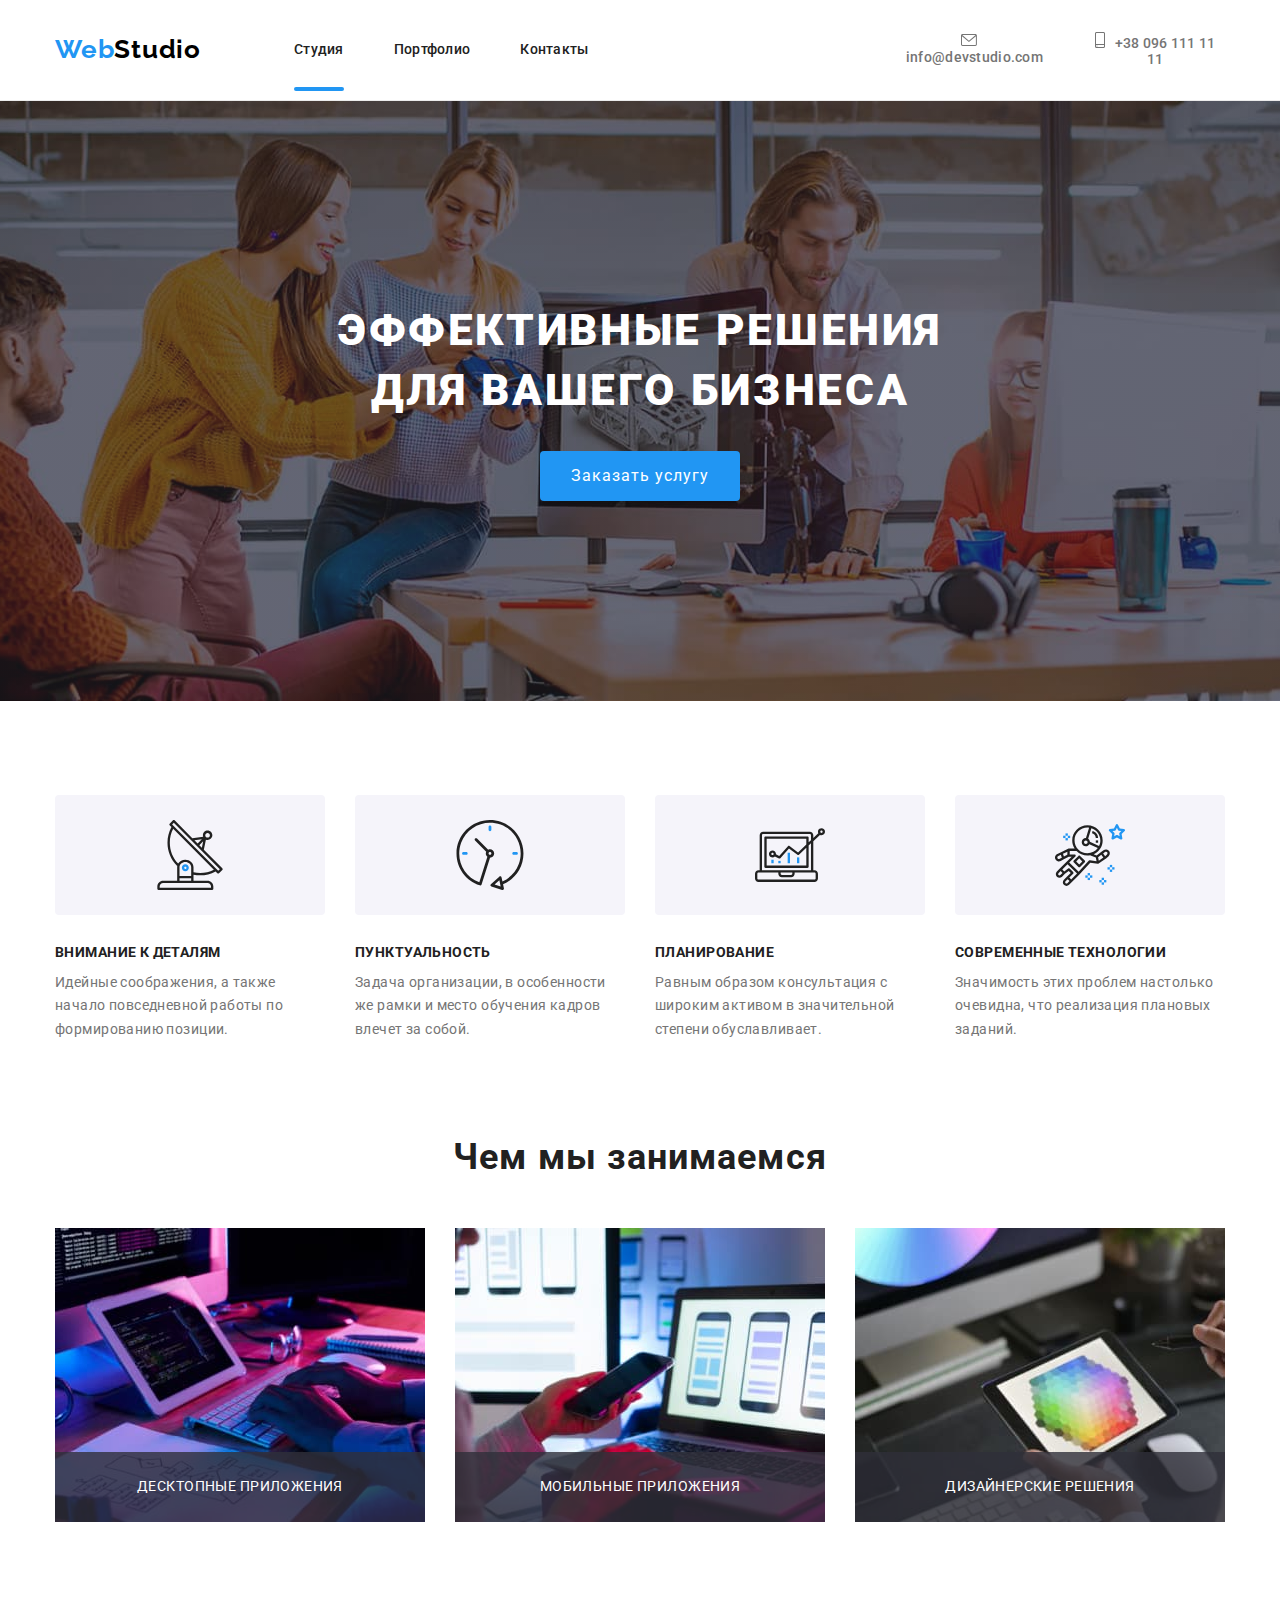
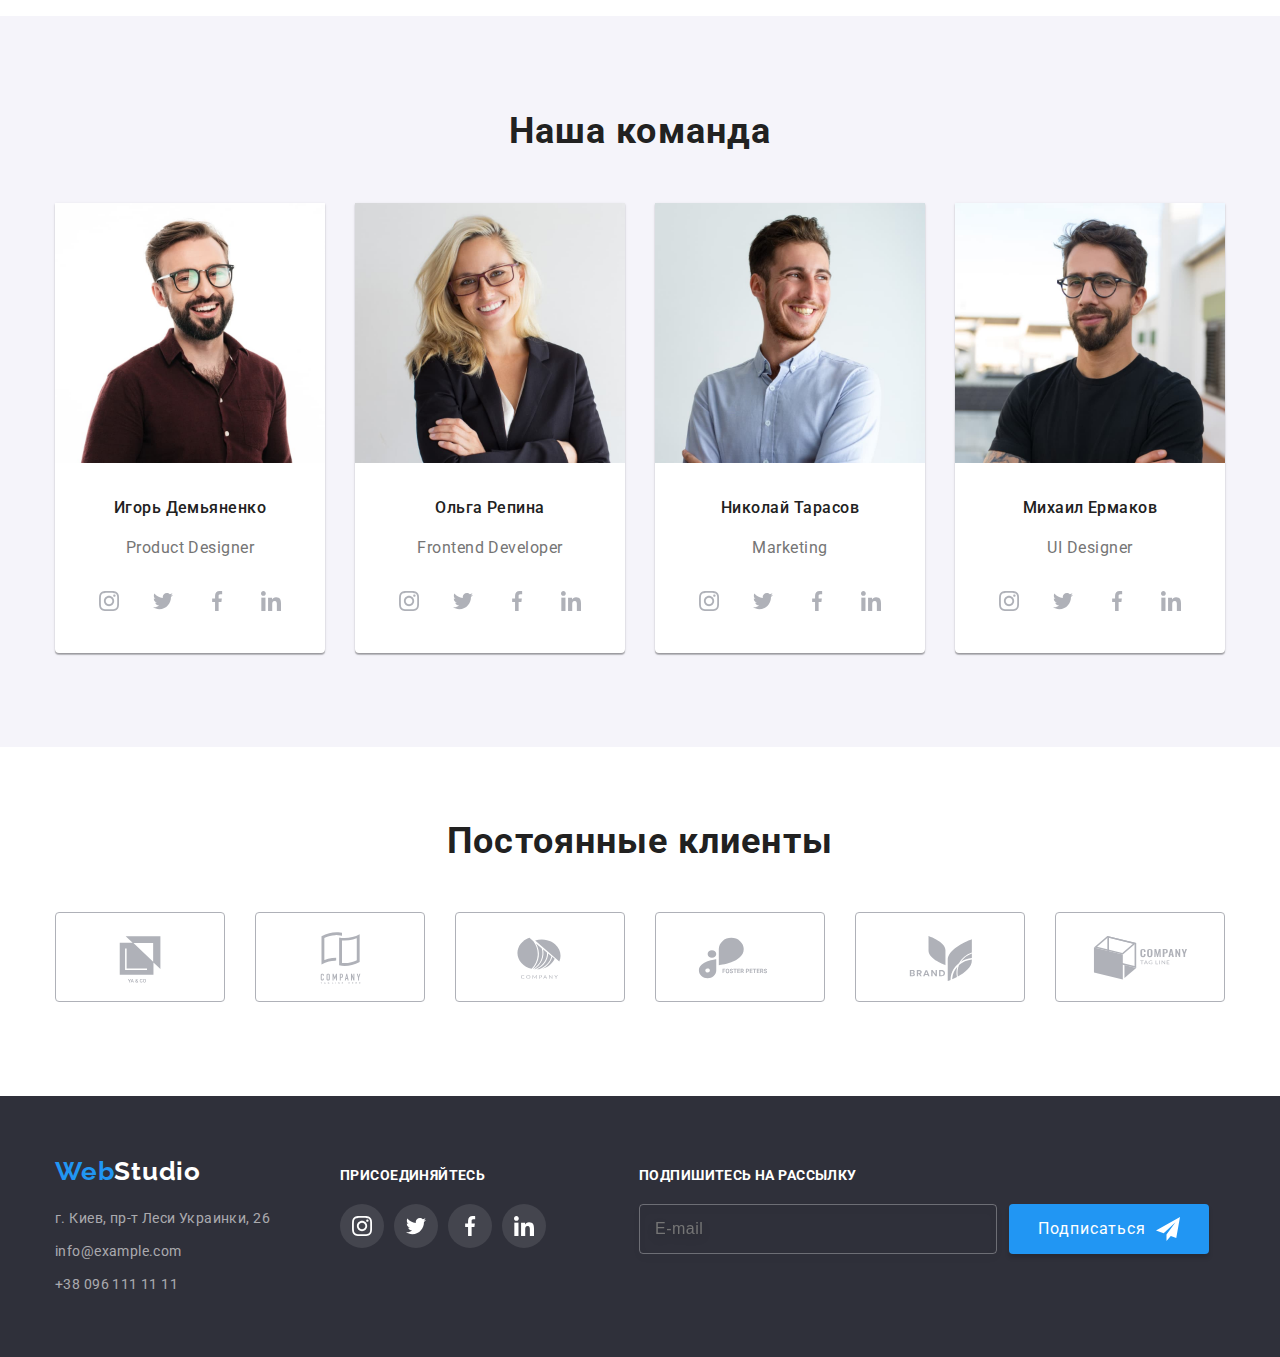
==== commit 611487f3: "1" ====
--- a/index.html
+++ b/index.html
@@ -18,32 +18,32 @@
       href="https://fonts.googleapis.com/css2?family=Raleway:wght@700&family=Roboto:wght@400;500;700;900&display=swap"
       rel="stylesheet"
     />
-    <link rel="stylesheet" href="./css/style.css" />
+    <link rel="stylesheet" href="./css/main.min.css" />
   </head>
   <body>
     <header class="header">
-      <div class="container container-header">
-        <nav class="header-nav">
-          <a class="link logo" href="./index.html"
-            >Web<span class="logo-second-word">Studio</span></a
+      <div class="container header__container">
+        <nav class="header__nav">
+          <a class="header__logo link logo" href="./index.html"
+            >Web<span class="header__logo--second-word">Studio</span></a
           >
-          <ul class="header-nav-list">
-            <li class="header-item qqq"><a class="link link-studio active" href="./index.html">Cтyдия</a></li>
-            <li class="header-item"><a class="link" href="./portfolio.html">Портфолио</a></li>
-            <li class="header-item"><a class="link" href="">Контакты</a></li>
+          <ul class="header__nav-list">
+            <li class="header__nav-item"><a class="header__nav-link header__nav-list--active" href="./index.html">Cтyдия</a></li>
+            <li class="header__nav-item"><a class="header__nav-link" href="./portfolio.html">Портфолио</a></li>
+            <li class="header__nav-item"><a class="header__nav-link" href="">Контакты</a></li>
           </ul>
         </nav>
         
-        <ul class="header-adress-list">
-          <li class="nav-item">
-            <a class="link" href="mailto:info@devstudio.com"> 
-              <svg class="header-icon" width="16" height="12">
+        <ul class="header__adress-list">
+          <li class="header__adress-item">
+            <a class="header__adress-link" href="mailto:info@devstudio.com"> 
+              <svg class="header__icon" width="16" height="12">
                 <use href="images/sprite.svg#icon-envelope"></use>
               </svg>info@devstudio.com</a>
           </li>
-          <li class="nav-item">
-            <a class="link" href="tel:+380961111111">
-            <svg class="header-icon" width="10" height="16">
+          <li class="header__adress-item">
+            <a class="header__adress-link" href="tel:+380961111111">
+            <svg class="header__icon" width="10" height="16">
                 <use href="images/sprite.svg#icon-smartphone"></use>
               </svg>+38 096 111 11 11</a>
             </li>
@@ -52,44 +52,44 @@
     </header>
 
     <main>
-      <section class="section section-title">
+      <section class="section-hero">
         <div class="container">
-          <h1 class="hero-title">Эффективные решения для вашего бизнеса</h1>
+          <h1 class="section-hero__title">Эффективные решения для вашего бизнеса</h1>
 <!-- -----------------Modal--------------------------------------------------- -->
-          <button data-modal-open class="hero-button" type="button">Заказать услугу</button>
+          <button data-modal-open class="button" type="button">Заказать услугу</button>
           <div data-modal class="backdrop is-hidden">
             <div class="modal">
-              <button data-modal-close class="modal-button" type="button">
-                <svg class="modal-svg" width="18px" height="18px">
+              <button data-modal-close class="modal__button" type="button">
+                <svg class="modal__close-icon" width="18px" height="18px">
                   <use href="./images/sprite.svg#icon-close-icon" />
                 </svg>
               </button>
-              <p class="modal-title-text">Оставьте свои данные, мы вам перезвоним</p>
+              <p class="modal__title-text">Оставьте свои данные, мы вам перезвоним</p>
               <form action="#" class="js-speaker-form">
-                <div class="input-container">
-                <label class="modal-text" for="name">Имя</label>
-                <div class="input-wraper">
-                <input class="input-box" type="text" name="name" id="name">
-                <svg class="modal-icon" width="18px" height="18px">
+                <div class="modal__input-container">
+                <label class="modal__text" for="name">Имя</label>
+                <div class="modal__input-wraper">
+                <input class="input__box" type="text" name="name" id="name">
+                <svg class="modal__icon" width="18px" height="18px">
                   <use href="./images/sprite.svg#icon-person-modal" ></use>
                 </svg>
                 </div>
-                <label class="modal-text" for="tel">Телефон</label>
-                <div class="input-wraper">
-                <input class="input-box " type="tel" name="tel" id="tel" required>
-                <svg class="modal-icon" width="18px" height="18px">
+                <label class="modal__text" for="tel">Телефон</label>
+                <div class="modal__input-wraper">
+                <input class="input__box " type="tel" name="tel" id="tel" required>
+                <svg class="modal__icon" width="18px" height="18px">
                   <use href="./images/sprite.svg#icon-phone-modal" ></use>
                 </svg>
                 </div>
-                <label class="modal-text" for="mail">Почта</label>
-                <div class="input-wraper">
-                <input class="input-box" type="email" name="mail" id="mail">
-                <svg class="modal-icon" width="18px" height="18px">
+                <label class="modal__text" for="mail">Почта</label>
+                <div class="modal__input-wraper">
+                <input class="input__box" type="email" name="mail" id="mail">
+                <svg class="modal__icon" width="18px" height="18px">
                   <use href="./images/sprite.svg#icon-email-modal" ></use>
                 </svg>
                 </div>
                 </div>
-                <label class="modal-text" for="comment">Комментарий</label>
+                <label class="modal__text" for="comment">Комментарий</label>
                 <textarea class="modal-textarea" name="comment" id="comment" cols="30" rows="10" placeholder="Введите текст"></textarea>
                 
                 <div class="checkbox-container">
@@ -102,7 +102,7 @@
                   </span>Соглашаюсь с рассылкой и принимаю <a class="checkbox-link" href="#">Условия договора</a>
                 </label>
                 </div> 
-                <button class="modal-submit-button" type="submit">Отправить</button>
+                <button class="button" type="submit">Отправить</button>
 
                 
 
@@ -501,7 +501,7 @@
               <input class="footer-input" type="email" name="mail" id="" placeholder="E-mail">
             
               <div class="footer-button-container">
-                <button class="footer-button">Подписаться<svg class="footer-icon" width="24px" height="24px"><use href="./images/sprite.svg#icon-send-footer"></use></svg> </button>
+                <button class="button">Подписаться<svg class="footer-icon" width="24px" height="24px"><use href="./images/sprite.svg#icon-send-footer"></use></svg> </button>
               </div>
             </div>
             </div>
@@ -510,4 +510,4 @@
     </main>
     <script src="./js/modal.js"></script>
   </body>
-</html>
+</html>--- a/css/main.min.css
+++ b/css/main.min.css
@@ -0,0 +1,2 @@
+*,*::after,*::before{padding:0;margin:0;-webkit-box-sizing:border-box;box-sizing:border-box}img{display:block;width:100%;height:auto}a{text-decoration:none}button{border:none}ul li{list-style:none}.button,.header__container,.header__nav,.header__nav-list,.header__adress-list,.header__adress-link{display:-webkit-box;display:-ms-flexbox;display:flex;-webkit-box-align:center;-ms-flex-align:center;align-items:center;-webkit-box-pack:center;-ms-flex-pack:center;justify-content:center}.button,.header__nav-link,.header__adress-link{-webkit-transition-property:color, background-color, drop-shadow;transition-property:color, background-color, drop-shadow;-webkit-transition-duration:250ms;transition-duration:250ms;-webkit-transition-timing-function:cubic-bezier(0.4, 0, 0.2, 1);transition-timing-function:cubic-bezier(0.4, 0, 0.2, 1)}.logo{font-family:'Raleway', sans-serif;font-weight:bold;font-size:26px;line-height:1.19;letter-spacing:0.03em;color:var(--brand-color)}.button{width:200px;height:50px;margin:0 auto;border-radius:4px;font-family:inherit;background-color:var(--brand-color);color:var(--white-font-color);-webkit-box-shadow:0px 4px 4px rgba(0,0,0,0.15);box-shadow:0px 4px 4px rgba(0,0,0,0.15);font-size:16px;line-height:1.87;letter-spacing:0.06em;cursor:pointer}.button:hover,.button:focus{background-color:#188ce8;-webkit-filter:drop-shadow(0px 4px 4px rgba(0,0,0,0.25));filter:drop-shadow(0px 4px 4px rgba(0,0,0,0.25))}.header{background-color:var(--white-font-color);border-bottom:1px solid #ececec}.header__logo{padding:25px 0px;margin-right:93px;display:block}.header__logo--second-word{font-family:'Raleway', sans-serif;font-weight:bold;font-size:26px;line-height:1.19;letter-spacing:0.03em;color:#000000}.header__nav{margin-right:305px}.header__nav-link,.header__adress-link{display:block;padding:32px 0}.header__nav-item:not(:last-child){margin-right:50px}.header__nav-item .header__nav-link:hover,.header__nav-item .header__nav-link:focus,.header__adress-item .header__adress-link:hover,.header__adress-item .header__adress-link:focus{font-weight:500;font-size:14px;line-height:1.14;letter-spacing:0.02em;color:var(--brand-color)}.header__nav-link{font-weight:500;font-size:14px;line-height:1.14;letter-spacing:0.02em;color:var(--main-font-color)}.header__nav-list--active{position:relative}.header__nav-list--active::before{content:'';position:absolute;bottom:0;width:100%;height:4px;background-color:var(--brand-color);border-radius:2px;margin-bottom:-1px}.header__adress-link{font-weight:500;font-size:14px;line-height:1.14;letter-spacing:0.02em;color:var(--second-font-color);text-align:center}.header__adress-item:not(:last-child){margin-right:30px}.header__icon{margin-right:10px;fill:currentColor}.section-hero{padding-bottom:200px;padding-top:200px;margin:0 auto;background-image:-webkit-gradient(linear, left top, left bottom, from(rgba(47,48,58,0.4)), to(rgba(47,48,58,0.4))),url(../images/background-hero.jpg);background-image:linear-gradient(rgba(47,48,58,0.4), rgba(47,48,58,0.4)),url(../images/background-hero.jpg);background-position:center;background-repeat:no-repeat;background-size:cover;background-color:var(--second-background-color)}.section-hero__title{color:var(--white-font-color);font-weight:900;font-size:44px;line-height:1.36;text-align:center;letter-spacing:0.06em;text-transform:uppercase;max-width:696px;margin:0 auto;margin-bottom:30px}.backdrop{position:fixed;top:0;right:0;width:100%;height:100%;background-color:rgba(0,0,0,0.2);z-index:1;opacity:1;-webkit-transition:opacity 250ms cubic-bezier(0.4, 0, 0.2, 1);transition:opacity 250ms cubic-bezier(0.4, 0, 0.2, 1)}.backdrop.is-hidden{opacity:0;pointer-events:none;visibility:hidden}.backdrop.is-hidden .modal{-webkit-transform:translate(-50%, -50%) scale(0.7);transform:translate(-50%, -50%) scale(0.7);-webkit-transition:-webkit-transform 250ms cubic-bezier(0.4, 0, 0.2, 1);transition:-webkit-transform 250ms cubic-bezier(0.4, 0, 0.2, 1);transition:transform 250ms cubic-bezier(0.4, 0, 0.2, 1);transition:transform 250ms cubic-bezier(0.4, 0, 0.2, 1), -webkit-transform 250ms cubic-bezier(0.4, 0, 0.2, 1)}.modal{position:absolute;top:50%;left:50%;-webkit-transform:translate(-50%, -50%) scale(1);transform:translate(-50%, -50%) scale(1);width:528px;height:auto;background-color:var(--white-font-color);border-radius:4px;-webkit-filter:drop-shadow(0px 4px 4px rgba(0,0,0,0.25));filter:drop-shadow(0px 4px 4px rgba(0,0,0,0.25));-webkit-transition:-webkit-transform 250ms cubic-bezier(0.4, 0, 0.2, 1);transition:-webkit-transform 250ms cubic-bezier(0.4, 0, 0.2, 1);transition:transform 250ms cubic-bezier(0.4, 0, 0.2, 1);transition:transform 250ms cubic-bezier(0.4, 0, 0.2, 1), -webkit-transform 250ms cubic-bezier(0.4, 0, 0.2, 1);padding:40px}.modal__button{position:absolute;top:8px;right:8px;width:30px;height:30px;border:1px solid rgba(0,0,0,0.1);border-radius:50%;background-color:white;padding:0px;display:-webkit-box;display:-ms-flexbox;display:flex;-webkit-box-pack:center;-ms-flex-pack:center;justify-content:center;-webkit-box-align:center;-ms-flex-align:center;align-items:center;cursor:pointer}.modal__button:hover .modal__close-icon{fill:var(--brand-color)}.modal__input-container{display:-webkit-box;display:-ms-flexbox;display:flex;-webkit-box-orient:vertical;-webkit-box-direction:normal;-ms-flex-direction:column;flex-direction:column}.modal .modal__input-wraper{position:relative}.modal__title-text{font-size:20px;font-weight:700;text-align:center;letter-spacing:0.03em;color:var(--main-font-color);margin-bottom:12px}.input__box{padding:12px 12px 12px 42px;margin-bottom:10px;border:1px solid rgba(33,33,33,0.2);-webkit-box-sizing:border-box;box-sizing:border-box;border-radius:4px;width:100%;height:40px}.modal__text{font-size:12px;line-height:1.17;letter-spacing:0.01em;color:var(--second-font-color);margin-bottom:4px;display:block}.modal__icon{position:absolute;top:0;left:15px;-webkit-transform:translateY(50%);transform:translateY(50%)}.input__box:focus+.modal__icon{fill:var(--brand-color)}.modal-textarea{resize:none;width:100%;height:120px;margin-bottom:20px;padding:12px 15px;border:1px solid rgba(33,33,33,0.2);border-radius:4px}.modal-textarea[placeholder]{font-size:12px;line-height:14px;letter-spacing:0.01em;-webkit-box-sizing:border-box;box-sizing:border-box;color:rgba(117,117,117,0.5)}.input__box:focus,.modal-textarea:focus{outline:none;border-color:var(--brand-color)}.checkbox-container{display:-webkit-box;display:-ms-flexbox;display:flex;margin-bottom:30px}.checkbox-text{font-size:14px;line-height:1.71;letter-spacing:0.03em;color:var(--second-font-color);display:-webkit-box;display:-ms-flexbox;display:flex;-webkit-box-align:center;-ms-flex-align:center;align-items:center;margin:0 auto}.input-checkbox:checked+.checkbox-text .checkbox-wrap{background-color:var(--brand-color);border:none}.input-checkbox:checked+.checkbox-text .checkbox-icon{fill:var(--white-font-color)}.checkbox-wrap{width:16px;height:15px;border:2px solid var(--main-font-color);border-radius:4px;display:-webkit-box;display:-ms-flexbox;display:flex;-webkit-box-align:center;-ms-flex-align:center;align-items:center;-webkit-box-pack:center;-ms-flex-pack:center;justify-content:center;margin-right:7px}.checkbox-icon{fill:transparent}.checkbox-link{font-size:14px;line-height:1.71;letter-spacing:0.03em;-webkit-text-decoration-line:underline;text-decoration-line:underline;color:var(--brand-color)}:root{--brand-color: #2196f3;--main-font-color: #212121;--second-font-color: #757575;--second-background-color: #2f303a;--white-font-color: #fff;--svg-grey-color: #afb1b8}body{font-family:'Roboto', sans-serif;color:var(--main-font-color);margin:0 auto}li{padding:0;margin:0;list-style:none}button{border:none;padding:6px 22px}h1,h2,h3,p,ul{margin:0;padding:0}img{display:block;max-width:100%;height:auto}.container{width:1200px;padding-left:15px;padding-right:15px;margin:0 auto}.link{text-decoration:none}.portfolio-btn,.hero-button{cursor:pointer}.title-h2{font-weight:bold;font-size:36px;line-height:1.17;text-align:center;letter-spacing:0.03em}.title-h3{font-weight:bold;font-size:14px;line-height:1.14;letter-spacing:0.03em;text-transform:uppercase}.about-section{padding:94px 0}.visually-hidden{position:absolute;white-space:nowrap;width:1px;height:1px;overflow:hidden;border:0;padding:0;clip:rect(0 0 0 0);-webkit-clip-path:inset(50%);clip-path:inset(50%);margin:-1px}.about-icon-box{width:270px;height:120px;background-color:#f5f4fa;border-radius:4px;margin-bottom:30px;text-align:center;padding:25px 100px}.about-title{margin-bottom:10px}.about-text{font-size:14px;line-height:1.71;letter-spacing:0.03em;color:var(--second-font-color)}.about-list{display:-webkit-box;display:-ms-flexbox;display:flex}.about-item{max-width:270px}.about-item:not(:last-child){margin-right:30px}.todo-section{padding-bottom:94px}.todo-title{margin-bottom:50px}.todo-list{display:-webkit-box;display:-ms-flexbox;display:flex}.todo-item{display:-webkit-box;display:-ms-flexbox;display:flex;position:relative}.todo-text{position:absolute;font-size:14px;line-height:1.14;text-align:center;letter-spacing:0.03em;text-transform:uppercase;color:var(--brand-color);padding:27px 82px;width:370px;height:70px;bottom:0;background-color:rgba(47,48,58,0.8);color:var(--white-font-color)}.todo-item:not(:last-child){margin-right:30px}.ourteam-section{background-color:#f5f4fa;padding:94px 0}.ourteam-main-title{margin-bottom:50px}.ourteam-list{display:-webkit-box;display:-ms-flexbox;display:flex}.ourteam-item:not(:last-child){margin-right:30px}.ourteam-item{background:var(--white-font-color);border-radius:0px 0px 4px 4px;-webkit-box-shadow:0px 1px 3px rgba(0,0,0,0.12),0px 1px 1px rgba(0,0,0,0.14),0px 2px 1px rgba(0,0,0,0.2);box-shadow:0px 1px 3px rgba(0,0,0,0.12),0px 1px 1px rgba(0,0,0,0.14),0px 2px 1px rgba(0,0,0,0.2);padding-bottom:30px}.ourteam-bottom-wrap{margin-top:30px;margin-bottom:16px}.ourteam-title{font-weight:500;font-size:16px;line-height:1.9;text-align:center;letter-spacing:0.03em;margin-bottom:10px}.ourteam-text{font-size:16px;line-height:1.9;text-align:center;letter-spacing:0.03em;color:var(--second-font-color)}.social-link-list{display:-webkit-box;display:-ms-flexbox;display:flex;-webkit-box-align:center;-ms-flex-align:center;align-items:center;-webkit-box-pack:center;-ms-flex-pack:center;justify-content:center}.social-link{display:block;width:44px;height:44px;padding:12px 12px;border-radius:50%;color:var(--svg-grey-color);background-color:transparent;-webkit-transition-property:color, background-color;transition-property:color, background-color;-webkit-transition-duration:250ms;transition-duration:250ms;-webkit-transition-timing-function:cubic-bezier(0.4, 0, 0.2, 1);transition-timing-function:cubic-bezier(0.4, 0, 0.2, 1)}.svg-social{fill:currentColor}.social-link:hover,.social-link:focus{background-color:var(--brand-color);width:44px;height:44px;border-radius:50%;cursor:pointer;color:var(--white-font-color)}.social-link-item+.social-link-item{margin-left:10px}.our-clients-section{padding-top:73px;padding-bottom:94px}.our-clients-title-title{margin-bottom:50px}.our-clients-list{display:-webkit-box;display:-ms-flexbox;display:flex;-webkit-box-pack:center;-ms-flex-pack:center;justify-content:center;-webkit-box-align:center;-ms-flex-align:center;align-items:center}.our-clients-item+.our-clients-item{margin-left:30px}.our-clients-link{display:block;width:170px;height:90px;border:1px solid var(--svg-grey-color);border-radius:4px;padding:16px 32px;color:var(--svg-grey-color);-webkit-transition-property:color, background-color;transition-property:color, background-color;-webkit-transition-duration:250ms;transition-duration:250ms;-webkit-transition-timing-function:cubic-bezier(0.4, 0, 0.2, 1);transition-timing-function:cubic-bezier(0.4, 0, 0.2, 1)}.clients-svg{fill:currentColor}.our-clients-link:hover,.our-clients-link:focus{border:1px solid var(--brand-color);color:var(--brand-color)}.footer{background-color:var(--second-background-color);padding-bottom:60px;padding-top:60px}.footer>.container{display:-webkit-box;display:-ms-flexbox;display:flex;-webkit-box-align:baseline;-ms-flex-align:baseline;align-items:baseline}.adress-wrap{margin-right:70px}.logo-secword-footer{color:var(--white-font-color)}.footer .logo{display:block;margin-bottom:20px}.footer-adress-item .link{font-style:normal;font-size:14px;line-height:1.71;letter-spacing:0.03em;color:var(--white-font-color)}.footer-item .link{font-style:normal;font-size:14px;line-height:1.71;letter-spacing:0.03em;color:rgba(255,255,255,0.6)}.footer-item:not(:last-child){margin-bottom:9px}.footer-social-link-wrap{margin-right:93px}.footer-title{color:var(--white-font-color);margin-bottom:20px}.footer-social-link-list{display:-webkit-box;display:-ms-flexbox;display:flex;-webkit-box-pack:center;-ms-flex-pack:center;justify-content:center;-webkit-box-align:center;-ms-flex-align:center;align-items:center}.footer-social-link{display:block;width:44px;height:44px;border-radius:50%;padding:12px;background-color:rgba(255,255,255,0.1);color:var(--white-font-color);-webkit-transition-property:color, background-color;transition-property:color, background-color;-webkit-transition-duration:250ms;transition-duration:250ms;-webkit-transition-timing-function:cubic-bezier(0.4, 0, 0.2, 1);transition-timing-function:cubic-bezier(0.4, 0, 0.2, 1)}.bottom-svg{fill:currentColor}.footer-social-link-item+.footer-social-link-item{margin-left:10px}.footer-social-link:hover,.footer-social-link:focus{background-color:var(--brand-color)}.footer-input{background-color:transparent;width:358px;height:50px;border:1px solid rgba(255,255,255,0.3);-webkit-box-sizing:border-box;box-sizing:border-box;-webkit-filter:drop-shadow(0px 4px 4px rgba(0,0,0,0.15));filter:drop-shadow(0px 4px 4px rgba(0,0,0,0.15));border-radius:4px;font-size:16px;line-height:1.25;display:-webkit-box;display:-ms-flexbox;display:flex;-webkit-box-align:center;-ms-flex-align:center;align-items:center;letter-spacing:0.03em;color:rgba(255,255,255,0.6);padding:15px}.footer-input-container{display:-webkit-box;display:-ms-flexbox;display:flex;-webkit-box-pack:center;-ms-flex-pack:center;justify-content:center;-webkit-box-align:center;-ms-flex-align:center;align-items:center}.footer-button-container{margin:auto 0 auto 12px}.footer-icon{margin-left:10px;fill:var(--white-font-color)}.portfolio-section{padding:94px 0}.portfolio-buttons{display:-webkit-box;display:-ms-flexbox;display:flex;-webkit-box-pack:center;-ms-flex-pack:center;justify-content:center;margin-bottom:50px}.portfolio-btn{background:#f5f4fa;font-weight:500;font-size:16px;line-height:1.62;text-align:center;letter-spacing:0.03em;border-radius:4px;-webkit-transition-property:color, background-color, -webkit-box-shadow;transition-property:color, background-color, -webkit-box-shadow;transition-property:color, background-color, box-shadow;transition-property:color, background-color, box-shadow, -webkit-box-shadow;-webkit-transition-duration:250ms;transition-duration:250ms;-webkit-transition-timing-function:cubic-bezier(0.4, 0, 0.2, 1);transition-timing-function:cubic-bezier(0.4, 0, 0.2, 1)}.portfolio-btn:hover,.portfolio-btn:focus{background:var(--brand-color);text-align:center;letter-spacing:0.03em;color:var(--white-font-color);-webkit-box-shadow:0px 3px 1px rgba(0,0,0,0.1),0px 1px 2px rgba(0,0,0,0.08),0px 2px 2px rgba(0,0,0,0.12);box-shadow:0px 3px 1px rgba(0,0,0,0.1),0px 1px 2px rgba(0,0,0,0.08),0px 2px 2px rgba(0,0,0,0.12)}.active-portfolio-btn{background:var(--brand-color);color:var(--white-font-color)}.portfolio-list{display:-webkit-box;display:-ms-flexbox;display:flex;-ms-flex-wrap:wrap;flex-wrap:wrap;margin:0 auto;margin-right:-30px;margin-bottom:-30px}.portfolio-card-bottom{padding:20px 24px}.portfolio-item{-ms-flex-preferred-size:calc(100% / 3 - 30px);flex-basis:calc(100% / 3 - 30px);margin-right:30px;margin-bottom:30px;background:var(--white-font-color);border:1px solid #eeeeee;-webkit-transition-property:-webkit-box-shadow;transition-property:-webkit-box-shadow;transition-property:box-shadow;transition-property:box-shadow, -webkit-box-shadow;-webkit-transition-duration:250ms;transition-duration:250ms;-webkit-transition-timing-function:cubic-bezier(0.4, 0, 0.2, 1);transition-timing-function:cubic-bezier(0.4, 0, 0.2, 1)}.portfolio-item:hover,.portfolio-item:focus{-webkit-box-shadow:0px 1px 1px rgba(0,0,0,0.12),0px 4px 4px rgba(0,0,0,0.06),1px 4px 6px rgba(0,0,0,0.16);box-shadow:0px 1px 1px rgba(0,0,0,0.12),0px 4px 4px rgba(0,0,0,0.06),1px 4px 6px rgba(0,0,0,0.16);opacity:inherit}.portfolio-pic{position:relative;display:-webkit-box;display:-ms-flexbox;display:flex;overflow:hidden}.portfolio-backdrop{position:absolute;font-size:18px;line-height:1.56;letter-spacing:0.03em;color:#ffffff;background-color:rgba(33,150,243,0.9);width:100%;height:100%;display:-webkit-box;display:-ms-flexbox;display:flex;-webkit-box-align:center;-ms-flex-align:center;align-items:center;top:0;left:0;padding:0 24px;-webkit-transform:translateY(101%);transform:translateY(101%);-webkit-transition:-webkit-transform 250ms cubic-bezier(0.4, 0, 0.2, 1);transition:-webkit-transform 250ms cubic-bezier(0.4, 0, 0.2, 1);transition:transform 250ms cubic-bezier(0.4, 0, 0.2, 1);transition:transform 250ms cubic-bezier(0.4, 0, 0.2, 1), -webkit-transform 250ms cubic-bezier(0.4, 0, 0.2, 1)}.portfolio-item:hover .portfolio-backdrop{-webkit-transform:translateY(0);transform:translateY(0)}.button-item:not(:last-child){margin-right:8px}.portfolio-title{font-size:18px;line-height:2;letter-spacing:0.06em;margin-bottom:4px}.portfolio-text{font-size:16px;line-height:1.87;letter-spacing:0.03em;color:var(--second-font-color)}
+/*# sourceMappingURL=main.min.css.map */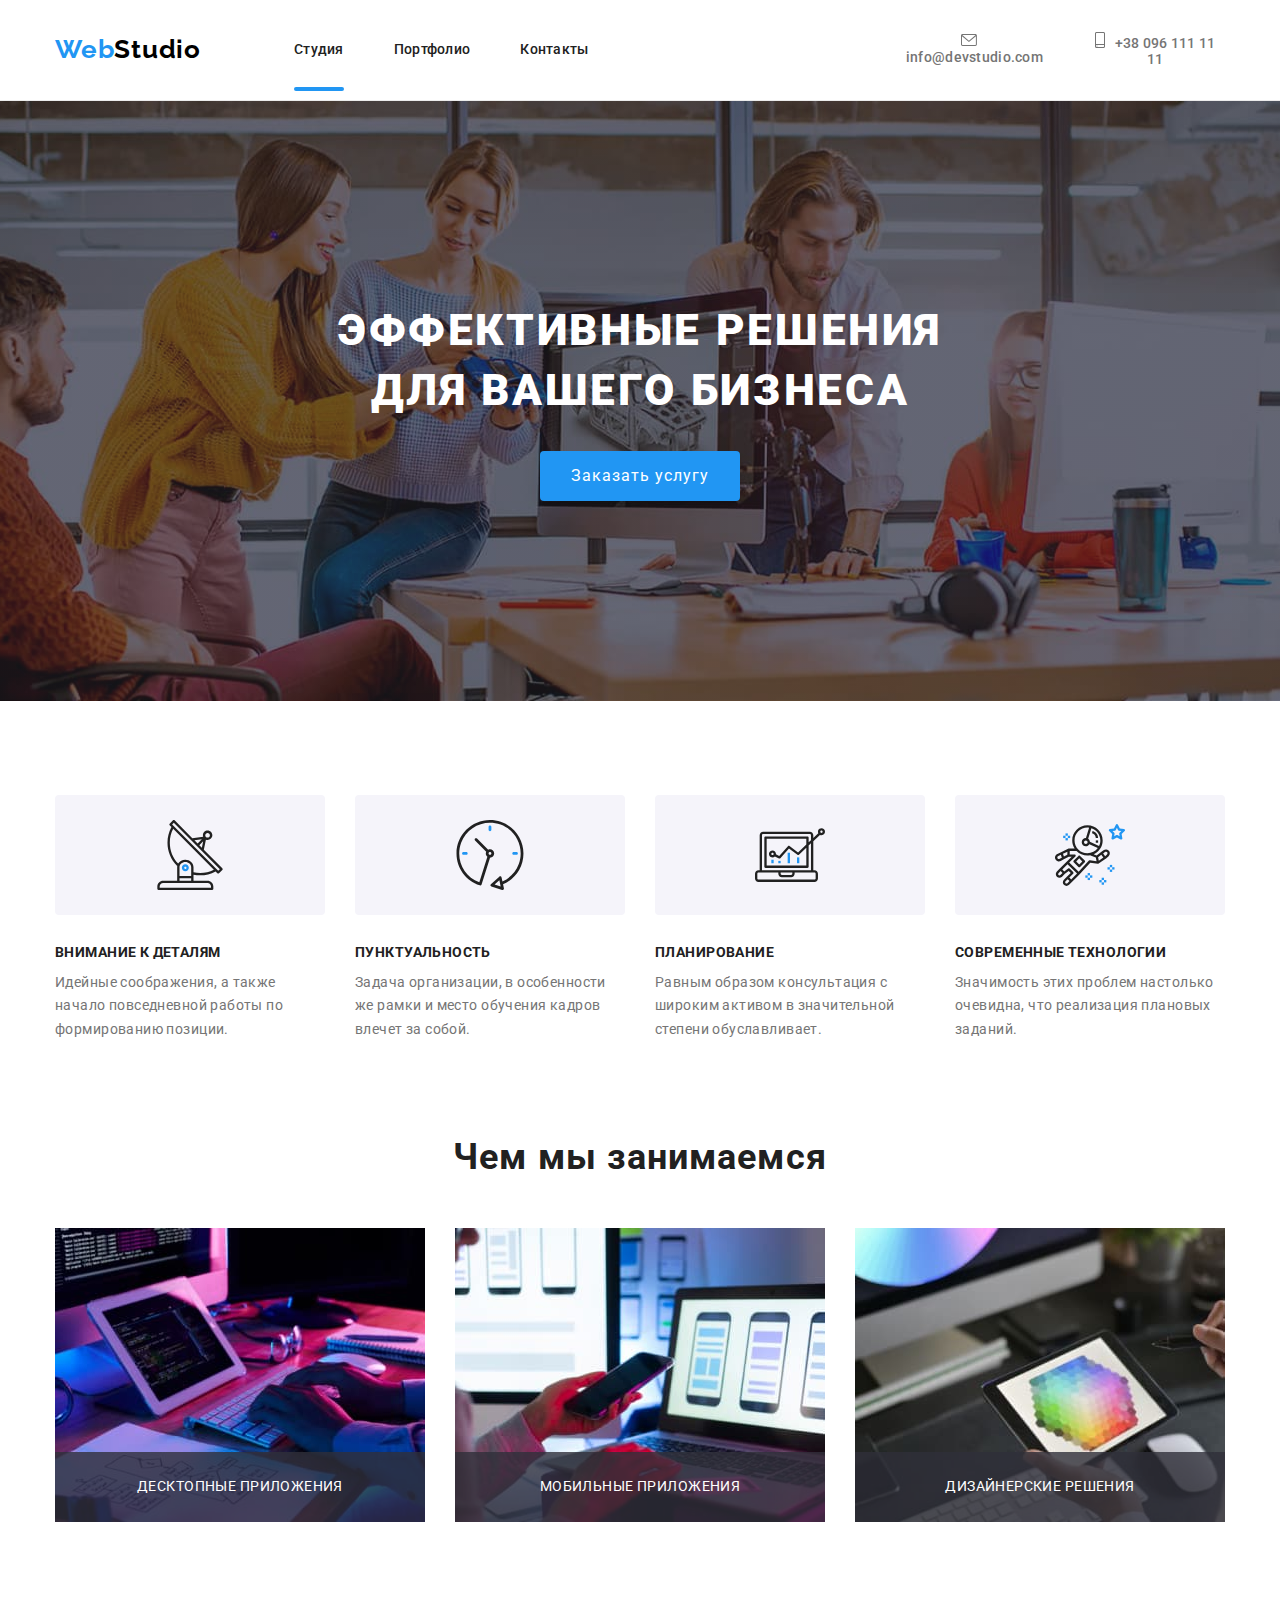
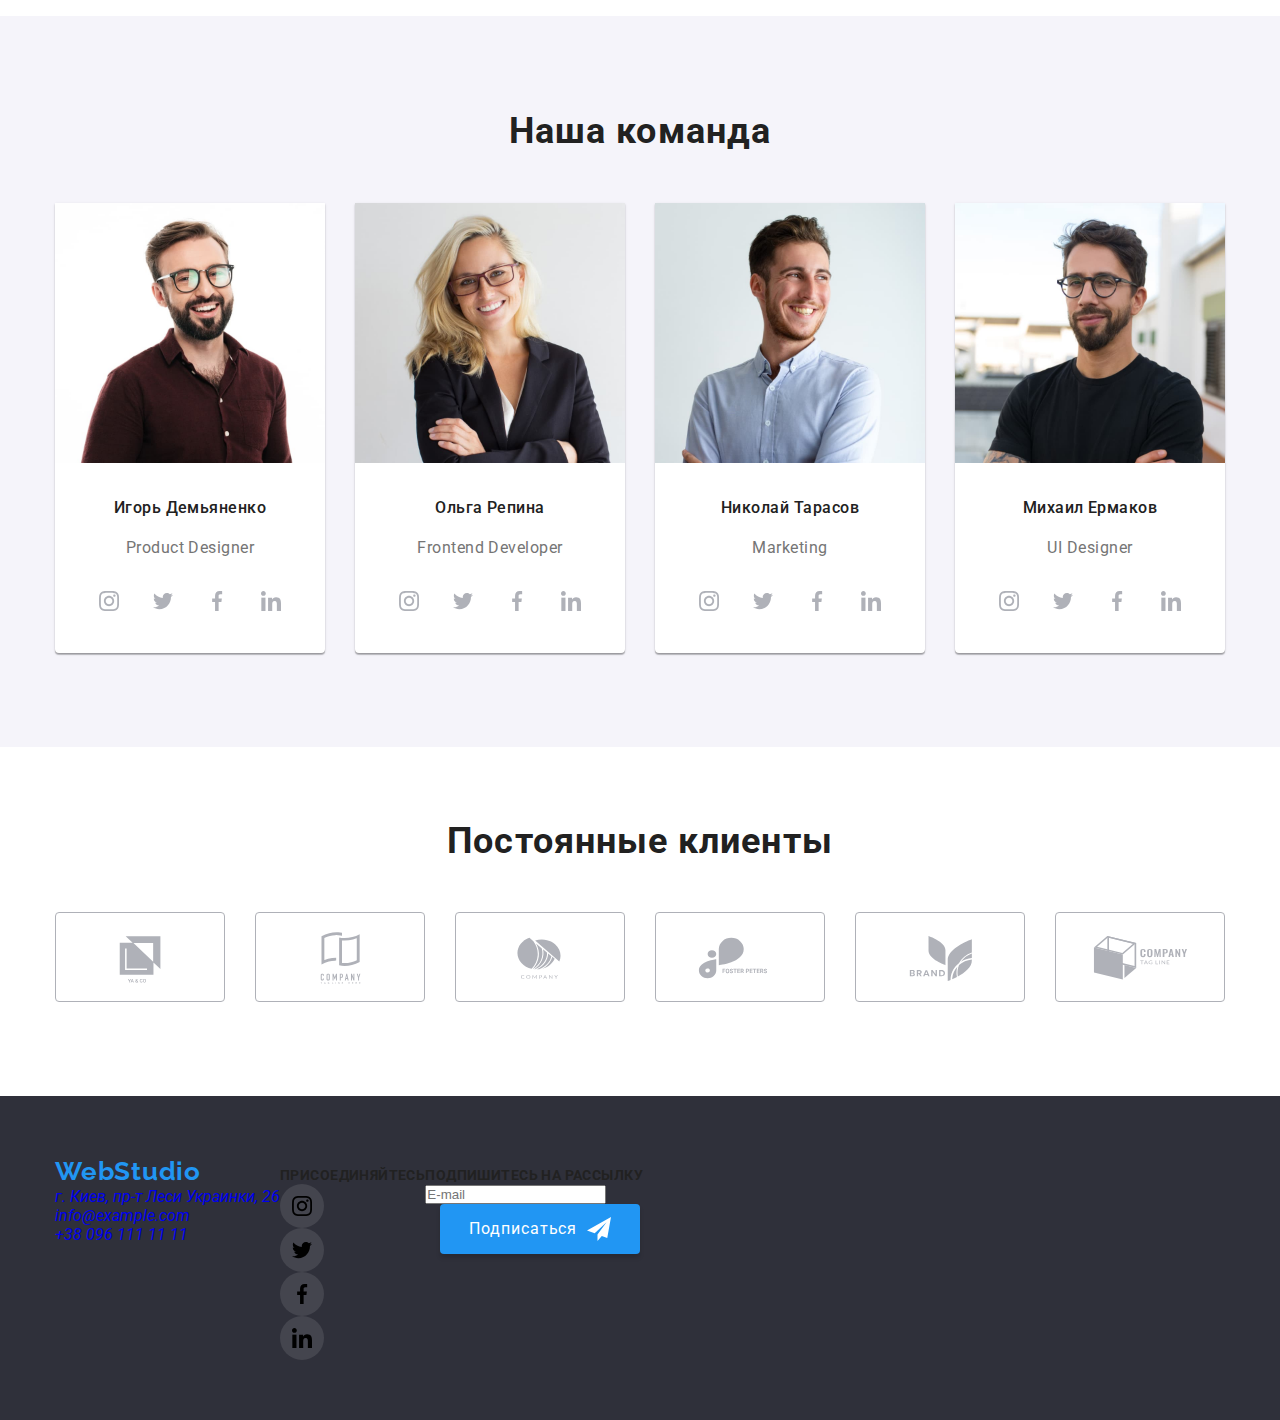
==== commit c6d368fe: "bem, sass without buttons" ====
--- a/index.html
+++ b/index.html
@@ -69,37 +69,37 @@
                 <div class="modal__input-container">
                 <label class="modal__text" for="name">Имя</label>
                 <div class="modal__input-wraper">
-                <input class="input__box" type="text" name="name" id="name">
+                <input class="modal__input-box" type="text" name="name" id="name">
                 <svg class="modal__icon" width="18px" height="18px">
                   <use href="./images/sprite.svg#icon-person-modal" ></use>
                 </svg>
                 </div>
                 <label class="modal__text" for="tel">Телефон</label>
                 <div class="modal__input-wraper">
-                <input class="input__box " type="tel" name="tel" id="tel" required>
+                <input class="modal__input-box " type="tel" name="tel" id="tel" required>
                 <svg class="modal__icon" width="18px" height="18px">
                   <use href="./images/sprite.svg#icon-phone-modal" ></use>
                 </svg>
                 </div>
                 <label class="modal__text" for="mail">Почта</label>
                 <div class="modal__input-wraper">
-                <input class="input__box" type="email" name="mail" id="mail">
+                <input class="modal__input-box" type="email" name="mail" id="mail">
                 <svg class="modal__icon" width="18px" height="18px">
                   <use href="./images/sprite.svg#icon-email-modal" ></use>
                 </svg>
                 </div>
                 </div>
                 <label class="modal__text" for="comment">Комментарий</label>
-                <textarea class="modal-textarea" name="comment" id="comment" cols="30" rows="10" placeholder="Введите текст"></textarea>
+                <textarea class="modal__textarea" name="comment" id="comment" cols="30" rows="10" placeholder="Введите текст"></textarea>
                 
-                <div class="checkbox-container">
-                  <input class="input-checkbox visually-hidden" type="checkbox" name="agree" value="yes" id="checkbox">
-                <label class="checkbox-text" for="checkbox">
-                  <span class="checkbox-wrap">
-                    <svg class="checkbox-icon" width="16px" height="15px">
+                <div class="modal__checkbox-container">
+                  <input class="modal__input-checkbox visually-hidden" type="checkbox" name="agree" value="yes" id="checkbox">
+                <label class="modal__checkbox-text" for="checkbox">
+                  <span class="modal__checkbox-wrap">
+                    <svg class="modal__checkbox-icon" width="16px" height="15px">
                       <use href="./images/sprite.svg#vector-checkbox"></use>
                     </svg>
-                  </span>Соглашаюсь с рассылкой и принимаю <a class="checkbox-link" href="#">Условия договора</a>
+                  </span>Соглашаюсь с рассылкой и принимаю <a class="modal__checkbox-link" href="#">Условия договора</a>
                 </label>
                 </div> 
                 <button class="button" type="submit">Отправить</button>
@@ -133,48 +133,48 @@
       <section class="about-section">
         <div class="container">
           <h2 class="visually-hidden">Особенности</h2>
-          <ul class="about-list">
-            <li class="about-item">
-              <div class="about-icon-box">
+          <ul class="about-section__list">
+            <li class="about-section__item">
+              <div class="about-section__icon-box">
                 <svg width="70px" height="70px">
                   <use href="./images/sprite.svg#icon-antenna" />
                 </svg>
               </div>
-              <h3 class="about-title title-h3">Внимание к деталям</h3>
-              <p class="about-text">
+              <h3 class="about-section__title title-h3">Внимание к деталям</h3>
+              <p class="about-section__text">
                 Идейные соображения, а также начало повседневной работы по формированию позиции.
               </p>
             </li>
-            <li class="about-item">
-              <div class="about-icon-box">
+            <li class="about-section__item">
+              <div class="about-section__icon-box">
                 <svg width="70px" height="70px">
                   <use href="./images/sprite.svg#icon-clock" />
                 </svg>
               </div>
-              <h3 class="about-title title-h3">Пунктуальность</h3>
-              <p class="about-text">
+              <h3 class="about-section__title title-h3">Пунктуальность</h3>
+              <p class="about-section__text">
                 Задача организации, в особенности же рамки и место обучения кадров влечет за собой.
               </p>
             </li>
-            <li class="about-item">
-              <div class="about-icon-box">
+            <li class="about-section__item">
+              <div class="about-section__icon-box">
                 <svg width="70px" height="70px">
                   <use href="./images/sprite.svg#icon-diagram" />
                 </svg>
               </div>
-              <h3 class="about-title title-h3">Планирование</h3>
-              <p class="about-text">
+              <h3 class="about-section__title title-h3">Планирование</h3>
+              <p class="about-section__text">
                 Равным образом консультация с широким активом в значительной степени обуславливает.
               </p>
             </li>
-            <li class="about-item">
-              <div class="about-icon-box">
+            <li class="about-section__item">
+              <div class="about-section__icon-box">
                 <svg width="70px" height="70px">
                   <use href="./images/sprite.svg#icon-astronaut" />
                 </svg>
               </div>
-              <h3 class="about-title title-h3">Современные технологии</h3>
-              <p class="about-text">
+              <h3 class="about-section__title title-h3">Современные технологии</h3>
+              <p class="about-section__text">
                 Значимость этих проблем настолько очевидна, что реализация плановых заданий.
               </p>
             </li>
@@ -184,19 +184,19 @@
 
       <section class="todo-section">
         <div class="container">
-          <h2 class="todo-title title-h2">Чем мы занимаемся</h2>
-          <ul class="todo-list">
-            <li class="todo-item">
+          <h2 class="todo-section__title title-h2">Чем мы занимаемся</h2>
+          <ul class="todo-section__list">
+            <li class="todo-section__item">
               <img src="./images/whattodo1.jpg" alt="example-1" width="370" />
-              <p class="todo-text">Десктопные приложения</p>
-            </li>
-            <li class="todo-item">
+              <p class="todo-section__text">Десктопные приложения</p>
+            </li>
+            <li class="todo-section__item">
               <img src="./images/whattodo2.jpg" alt="example-2" width="370" />
-              <p class="todo-text">Мобильные приложения</p>
-            </li>
-            <li class="todo-item">
+              <p class="todo-section__text">Мобильные приложения</p>
+            </li>
+            <li class="todo-section__item">
               <img src="./images/whattodo3.jpg" alt="example-3" width="370" />
-              <p class="todo-text">Дизайнерские решения</p>
+              <p class="todo-section__text">Дизайнерские решения</p>
             </li>
           </ul>
         </div>
@@ -204,45 +204,45 @@
 
       <section class="ourteam-section">
         <div class="container">
-          <h2 class="ourteam-main-title title-h2">Наша команда</h2>
-          <ul class="ourteam-list">
-            <li class="ourteam-item">
+          <h2 class="ourteam-section__main-title title-h2">Наша команда</h2>
+          <ul class="ourteam-section__list">
+            <li class="ourteam-section__item">
               <img
-                class="ourteam-pic"
+                class="ourteam-section__pic"
                 src="./images/team-card1.jpg"
                 alt="team card-1"
                 width="270"
               />
-              <div class="ourteam-bottom-wrap">
-                <h3 class="ourteam-title">Игорь Демьяненко</h3>
-                <p class="ourteam-text" lang="en">Product Designer</p>
-              </div>
-              <div class="social-link-wrap">
-                <ul class="social-link-list">
-                  <li class="social-link-item">
-                    <a class="social-link" href="#">
-                      <svg class="svg-social" width="20px" height="20px">
+              <div class="ourteam-section__bottom-wrap">
+                <h3 class="ourteam-section__title">Игорь Демьяненко</h3>
+                <p class="ourteam-section__text" lang="en">Product Designer</p>
+              </div>
+              <div class="social-link__wrap">
+                <ul class="social-link__list">
+                  <li class="social-link__item">
+                    <a class="social-link__link" href="#">
+                      <svg class="social-link__svg" width="20px" height="20px">
                         <use href="./images/sprite.svg#icon-instagram" />
                       </svg>
                     </a>
                   </li>
-                  <li class="social-link-item">
-                    <a class="social-link" href="#">
-                      <svg class="svg-social" width="20px" height="20px">
+                  <li class="social-link__item">
+                    <a class="social-link__link" href="#">
+                      <svg class="social-link__svg" width="20px" height="20px">
                         <use href="./images/sprite.svg#icon-twitter" />
                       </svg>
                     </a>
                   </li>
-                  <li class="social-link-item">
-                    <a class="social-link" href="#">
-                      <svg class="svg-social" width="20px" height="20px">
+                  <li class="social-link__item">
+                    <a class="social-link__link" href="#">
+                      <svg class="social-link__svg" width="20px" height="20px">
                         <use href="./images/sprite.svg#icon-facebook" />
                       </svg>
                     </a>
                   </li>
-                  <li class="social-link-item">
-                    <a class="social-link" href="#">
-                      <svg class="svg-social" width="20px" height="20px">
+                  <li class="social-link__item">
+                    <a class="social-link__link" href="#">
+                      <svg class="social-link__svg" width="20px" height="20px">
                         <use href="./images/sprite.svg#icon-linkedin" />
                       </svg>
                     </a>
@@ -250,43 +250,43 @@
                 </ul>
               </div>
             </li>
-            <li class="ourteam-item">
+            <li class="ourteam-section__item">
               <img
-                class="ourteam-pic"
+                class="ourteam-section__pic"
                 src="./images/team-card2.jpg"
                 alt="team card-2"
                 width="270"
               />
-              <div class="ourteam-bottom-wrap">
-                <h3 class="ourteam-title">Ольга Репина</h3>
-                <p class="ourteam-text" lang="en">Frontend Developer</p>
-              </div>
-              <div class="social-link-wrap">
-                <ul class="social-link-list">
-                  <li class="social-link-item">
-                    <a class="social-link" href="#">
-                      <svg class="svg-social" width="20px" height="20px">
+              <div class="ourteam-section__bottom-wrap">
+                <h3 class="ourteam-section__title">Ольга Репина</h3>
+                <p class="ourteam-section__text" lang="en">Frontend Developer</p>
+              </div>
+              <div class="social-link__wrap">
+                <ul class="social-link__list">
+                  <li class="social-link__item">
+                    <a class="social-link__link" href="#">
+                      <svg class="social-link__svg" width="20px" height="20px">
                         <use href="./images/sprite.svg#icon-instagram" />
                       </svg>
                     </a>
                   </li>
-                  <li class="social-link-item">
-                    <a class="social-link" href="#">
-                      <svg class="svg-social" width="20px" height="20px">
+                  <li class="social-link__item">
+                    <a class="social-link__link" href="#">
+                      <svg class="social-link__svg" width="20px" height="20px">
                         <use href="./images/sprite.svg#icon-twitter" />
                       </svg>
                     </a>
                   </li>
-                  <li class="social-link-item">
-                    <a class="social-link" href="#">
-                      <svg class="svg-social" width="20px" height="20px">
+                  <li class="social-link__item">
+                    <a class="social-link__link" href="#">
+                      <svg class="social-link__svg" width="20px" height="20px">
                         <use href="./images/sprite.svg#icon-facebook" />
                       </svg>
                     </a>
                   </li>
-                  <li class="social-link-item">
-                    <a class="social-link" href="#">
-                      <svg class="svg-social" width="20px" height="20px">
+                  <li class="social-link__item">
+                    <a class="social-link__link" href="#">
+                      <svg class="social-link__svg" width="20px" height="20px">
                         <use href="./images/sprite.svg#icon-linkedin" />
                       </svg>
                     </a>
@@ -295,43 +295,43 @@
               </div>
             </li>
 
-            <li class="ourteam-item">
+            <li class="ourteam-section__item">
               <img
-                class="ourteam-pic"
+                class="ourteam-section__pic"
                 src="./images/team-card3.jpg"
                 alt="team card-3"
                 width="270"
               />
-              <div class="ourteam-bottom-wrap">
-                <h3 class="ourteam-title">Николай Тарасов</h3>
-                <p class="ourteam-text" lang="en">Marketing</p>
-              </div>
-              <div class="social-link-wrap">
-                <ul class="social-link-list">
-                  <li class="social-link-item">
-                    <a class="social-link" href="#">
-                      <svg class="svg-social" width="20px" height="20px">
+              <div class="ourteam-section__bottom-wrap">
+                <h3 class="ourteam-section__title">Николай Тарасов</h3>
+                <p class="ourteam-section__text" lang="en">Marketing</p>
+              </div>
+              <div class="social-link__wrap">
+                <ul class="social-link__list">
+                  <li class="social-link__item">
+                    <a class="social-link__link" href="#">
+                      <svg class="social-link__svg" width="20px" height="20px">
                         <use href="./images/sprite.svg#icon-instagram" />
                       </svg>
                     </a>
                   </li>
-                  <li class="social-link-item">
-                    <a class="social-link" href="#">
-                      <svg class="svg-social" width="20px" height="20px">
+                  <li class="social-link__item">
+                    <a class="social-link__link" href="#">
+                      <svg class="social-link__svg" width="20px" height="20px">
                         <use href="./images/sprite.svg#icon-twitter" />
                       </svg>
                     </a>
                   </li>
-                  <li class="social-link-item">
-                    <a class="social-link" href="#">
-                      <svg class="svg-social" width="20px" height="20px">
+                  <li class="social-link__item">
+                    <a class="social-link__link" href="#">
+                      <svg class="social-link__svg" width="20px" height="20px">
                         <use href="./images/sprite.svg#icon-facebook" />
                       </svg>
                     </a>
                   </li>
-                  <li class="social-link-item">
-                    <a class="social-link" href="#">
-                      <svg class="svg-social" width="20px" height="20px">
+                  <li class="social-link__item">
+                    <a class="social-link__link" href="#">
+                      <svg class="social-link__svg" width="20px" height="20px">
                         <use href="./images/sprite.svg#icon-linkedin" />
                       </svg>
                     </a>
@@ -340,43 +340,43 @@
               </div>
             </li>
 
-            <li class="ourteam-item">
+            <li class="ourteam-section__item">
               <img
-                class="ourteam-pic"
+                class="ourteam-section__pic"
                 src="./images/team-card4.jpg"
                 alt="team card-4"
                 width="270"
               />
-              <div class="ourteam-bottom-wrap">
-                <h3 class="ourteam-title">Михаил Ермаков</h3>
-                <p class="ourteam-text" lang="en">UI Designer</p>
-              </div>
-              <div class="social-link-wrap">
-                <ul class="social-link-list">
-                  <li class="social-link-item">
-                    <a class="social-link" href="#">
-                      <svg class="svg-social" width="20px" height="20px">
+              <div class="ourteam-section__bottom-wrap">
+                <h3 class="ourteam-section__title">Михаил Ермаков</h3>
+                <p class="ourteam-section__text" lang="en">UI Designer</p>
+              </div>
+              <div class="social-link__wrap">
+                <ul class="social-link__list">
+                  <li class="social-link__item">
+                    <a class="social-link__link" href="#">
+                      <svg class="social-link__svg" width="20px" height="20px">
                         <use href="./images/sprite.svg#icon-instagram" />
                       </svg>
                     </a>
                   </li>
-                  <li class="social-link-item">
-                    <a class="social-link" href="#">
-                      <svg class="svg-social" width="20px" height="20px">
+                  <li class="social-link__item">
+                    <a class="social-link__link" href="#">
+                      <svg class="social-link__svg" width="20px" height="20px">
                         <use href="./images/sprite.svg#icon-twitter" />
                       </svg>
                     </a>
                   </li>
-                  <li class="social-link-item">
-                    <a class="social-link" href="#">
-                      <svg class="svg-social" width="20px" height="20px">
+                  <li class="social-link__item">
+                    <a class="social-link__link" href="#">
+                      <svg class="social-link__svg" width="20px" height="20px">
                         <use href="./images/sprite.svg#icon-facebook" />
                       </svg>
                     </a>
                   </li>
-                  <li class="social-link-item">
-                    <a class="social-link" href="#">
-                      <svg class="svg-social" width="20px" height="20px">
+                  <li class="social-link__item">
+                    <a class="social-link__link" href="#">
+                      <svg class="social-link__svg" width="20px" height="20px">
                         <use href="./images/sprite.svg#icon-linkedin" />
                       </svg>
                     </a>
@@ -385,48 +385,48 @@
         </div>
       </section>
 
-      <section class="our-clients-section">
+      <section class="our-clients">
         <div class="container">
-          <h2 class="our-clients-title-title title-h2">Постоянные клиенты</h2>
-          <ul class="our-clients-list">
-            <li class="our-clients-item">
-              <a class="our-clients-link" href="#">
-                <svg class="clients-svg" width="106px" height="60px">
+          <h2 class="our-clients__title title-h2">Постоянные клиенты</h2>
+          <ul class="our-clients__list">
+            <li class="our-clients__item">
+              <a class="our-clients__link" href="#">
+                <svg class="our-clients__svg" width="106px" height="60px">
                   <use href="./images/sprite.svg#icon-Logo" />
                 </svg>
               </a>
             </li>
-            <li class="our-clients-item">
-              <a class="our-clients-link" href="#">
-                <svg class="clients-svg" width="106px" height="60px">
+            <li class="our-clients__item">
+              <a class="our-clients__link" href="#">
+                <svg class="our-clients__svg" width="106px" height="60px">
                   <use href="./images/sprite.svg#icon-Logo1" />
                 </svg>
               </a>
             </li>
-            <li class="our-clients-item">
-              <a class="our-clients-link" href="#">
-                <svg class="clients-svg" width="106px" height="60px">
+            <li class="our-clients__item">
+              <a class="our-clients__link" href="#">
+                <svg class="our-clients__svg" width="106px" height="60px">
                   <use href="./images/sprite.svg#icon-Logo2" />
                 </svg>
               </a>
             </li>
-            <li class="our-clients-item">
-              <a class="our-clients-link" href="#">
-                <svg class="clients-svg" width="106px" height="60px">
+            <li class="our-clients__item">
+              <a class="our-clients__link" href="#">
+                <svg class="our-clients__svg" width="106px" height="60px">
                   <use href="./images/sprite.svg#icon-Logo3" />
                 </svg>
               </a>
             </li>
-            <li class="our-clients-item">
-              <a class="our-clients-link" href="#">
-                <svg class="clients-svg" width="106px" height="60px">
+            <li class="our-clients__item">
+              <a class="our-clients__link" href="#">
+                <svg class="our-clients__svg" width="106px" height="60px">
                   <use href="./images/sprite.svg#icon-Logo4" />
                 </svg>
               </a>
             </li>
-            <li class="our-clients-item">
-              <a class="our-clients-link" href="#">
-                <svg class="clients-svg" width="106px" height="60px">
+            <li class="our-clients__item">
+              <a class="our-clients__link" href="#">
+                <svg class="our-clients__svg" width="106px" height="60px">
                   <use href="./images/sprite.svg#icon-Logo5" />
                 </svg>
               </a>
@@ -464,28 +464,28 @@
           <div class="footer-social-link-wrap">
             <h3 class="footer-title title-h3">присоединяйтесь</h3>
             <ul class="footer-social-link-list">
-              <li class="footer-social-link-item">
+              <li class="footer-social-link__item">
                 <a class="footer-social-link" href="#">
                   <svg class="bottom-svg" width="20px" height="20px">
                     <use href="./images/sprite.svg#icon-instagram" />
                   </svg>
                 </a>
               </li>
-              <li class="footer-social-link-item">
+              <li class="footer-social-link__item">
                 <a class="footer-social-link" href="#">
                   <svg class="bottom-svg" width="20px" height="20px">
                     <use href="./images/sprite.svg#icon-twitter" />
                   </svg>
                 </a>
               </li>
-              <li class="footer-social-link-item">
+              <li class="footer-social-link__item">
                 <a class="footer-social-link" href="#">
                   <svg class="bottom-svg" width="20px" height="20px">
                     <use href="./images/sprite.svg#icon-facebook" />
                   </svg>
                 </a>
               </li>
-              <li class="footer-social-link-item">
+              <li class="footer-social-link__item">
                 <a class="footer-social-link" href="#">
                   <svg class="bottom-svg" width="20px" height="20px">
                     <use href="./images/sprite.svg#icon-linkedin" />
--- a/css/main.min.css
+++ b/css/main.min.css
@@ -1,2 +1,2 @@
-*,*::after,*::before{padding:0;margin:0;-webkit-box-sizing:border-box;box-sizing:border-box}img{display:block;width:100%;height:auto}a{text-decoration:none}button{border:none}ul li{list-style:none}.button,.header__container,.header__nav,.header__nav-list,.header__adress-list,.header__adress-link{display:-webkit-box;display:-ms-flexbox;display:flex;-webkit-box-align:center;-ms-flex-align:center;align-items:center;-webkit-box-pack:center;-ms-flex-pack:center;justify-content:center}.button,.header__nav-link,.header__adress-link{-webkit-transition-property:color, background-color, drop-shadow;transition-property:color, background-color, drop-shadow;-webkit-transition-duration:250ms;transition-duration:250ms;-webkit-transition-timing-function:cubic-bezier(0.4, 0, 0.2, 1);transition-timing-function:cubic-bezier(0.4, 0, 0.2, 1)}.logo{font-family:'Raleway', sans-serif;font-weight:bold;font-size:26px;line-height:1.19;letter-spacing:0.03em;color:var(--brand-color)}.button{width:200px;height:50px;margin:0 auto;border-radius:4px;font-family:inherit;background-color:var(--brand-color);color:var(--white-font-color);-webkit-box-shadow:0px 4px 4px rgba(0,0,0,0.15);box-shadow:0px 4px 4px rgba(0,0,0,0.15);font-size:16px;line-height:1.87;letter-spacing:0.06em;cursor:pointer}.button:hover,.button:focus{background-color:#188ce8;-webkit-filter:drop-shadow(0px 4px 4px rgba(0,0,0,0.25));filter:drop-shadow(0px 4px 4px rgba(0,0,0,0.25))}.header{background-color:var(--white-font-color);border-bottom:1px solid #ececec}.header__logo{padding:25px 0px;margin-right:93px;display:block}.header__logo--second-word{font-family:'Raleway', sans-serif;font-weight:bold;font-size:26px;line-height:1.19;letter-spacing:0.03em;color:#000000}.header__nav{margin-right:305px}.header__nav-link,.header__adress-link{display:block;padding:32px 0}.header__nav-item:not(:last-child){margin-right:50px}.header__nav-item .header__nav-link:hover,.header__nav-item .header__nav-link:focus,.header__adress-item .header__adress-link:hover,.header__adress-item .header__adress-link:focus{font-weight:500;font-size:14px;line-height:1.14;letter-spacing:0.02em;color:var(--brand-color)}.header__nav-link{font-weight:500;font-size:14px;line-height:1.14;letter-spacing:0.02em;color:var(--main-font-color)}.header__nav-list--active{position:relative}.header__nav-list--active::before{content:'';position:absolute;bottom:0;width:100%;height:4px;background-color:var(--brand-color);border-radius:2px;margin-bottom:-1px}.header__adress-link{font-weight:500;font-size:14px;line-height:1.14;letter-spacing:0.02em;color:var(--second-font-color);text-align:center}.header__adress-item:not(:last-child){margin-right:30px}.header__icon{margin-right:10px;fill:currentColor}.section-hero{padding-bottom:200px;padding-top:200px;margin:0 auto;background-image:-webkit-gradient(linear, left top, left bottom, from(rgba(47,48,58,0.4)), to(rgba(47,48,58,0.4))),url(../images/background-hero.jpg);background-image:linear-gradient(rgba(47,48,58,0.4), rgba(47,48,58,0.4)),url(../images/background-hero.jpg);background-position:center;background-repeat:no-repeat;background-size:cover;background-color:var(--second-background-color)}.section-hero__title{color:var(--white-font-color);font-weight:900;font-size:44px;line-height:1.36;text-align:center;letter-spacing:0.06em;text-transform:uppercase;max-width:696px;margin:0 auto;margin-bottom:30px}.backdrop{position:fixed;top:0;right:0;width:100%;height:100%;background-color:rgba(0,0,0,0.2);z-index:1;opacity:1;-webkit-transition:opacity 250ms cubic-bezier(0.4, 0, 0.2, 1);transition:opacity 250ms cubic-bezier(0.4, 0, 0.2, 1)}.backdrop.is-hidden{opacity:0;pointer-events:none;visibility:hidden}.backdrop.is-hidden .modal{-webkit-transform:translate(-50%, -50%) scale(0.7);transform:translate(-50%, -50%) scale(0.7);-webkit-transition:-webkit-transform 250ms cubic-bezier(0.4, 0, 0.2, 1);transition:-webkit-transform 250ms cubic-bezier(0.4, 0, 0.2, 1);transition:transform 250ms cubic-bezier(0.4, 0, 0.2, 1);transition:transform 250ms cubic-bezier(0.4, 0, 0.2, 1), -webkit-transform 250ms cubic-bezier(0.4, 0, 0.2, 1)}.modal{position:absolute;top:50%;left:50%;-webkit-transform:translate(-50%, -50%) scale(1);transform:translate(-50%, -50%) scale(1);width:528px;height:auto;background-color:var(--white-font-color);border-radius:4px;-webkit-filter:drop-shadow(0px 4px 4px rgba(0,0,0,0.25));filter:drop-shadow(0px 4px 4px rgba(0,0,0,0.25));-webkit-transition:-webkit-transform 250ms cubic-bezier(0.4, 0, 0.2, 1);transition:-webkit-transform 250ms cubic-bezier(0.4, 0, 0.2, 1);transition:transform 250ms cubic-bezier(0.4, 0, 0.2, 1);transition:transform 250ms cubic-bezier(0.4, 0, 0.2, 1), -webkit-transform 250ms cubic-bezier(0.4, 0, 0.2, 1);padding:40px}.modal__button{position:absolute;top:8px;right:8px;width:30px;height:30px;border:1px solid rgba(0,0,0,0.1);border-radius:50%;background-color:white;padding:0px;display:-webkit-box;display:-ms-flexbox;display:flex;-webkit-box-pack:center;-ms-flex-pack:center;justify-content:center;-webkit-box-align:center;-ms-flex-align:center;align-items:center;cursor:pointer}.modal__button:hover .modal__close-icon{fill:var(--brand-color)}.modal__input-container{display:-webkit-box;display:-ms-flexbox;display:flex;-webkit-box-orient:vertical;-webkit-box-direction:normal;-ms-flex-direction:column;flex-direction:column}.modal .modal__input-wraper{position:relative}.modal__title-text{font-size:20px;font-weight:700;text-align:center;letter-spacing:0.03em;color:var(--main-font-color);margin-bottom:12px}.input__box{padding:12px 12px 12px 42px;margin-bottom:10px;border:1px solid rgba(33,33,33,0.2);-webkit-box-sizing:border-box;box-sizing:border-box;border-radius:4px;width:100%;height:40px}.modal__text{font-size:12px;line-height:1.17;letter-spacing:0.01em;color:var(--second-font-color);margin-bottom:4px;display:block}.modal__icon{position:absolute;top:0;left:15px;-webkit-transform:translateY(50%);transform:translateY(50%)}.input__box:focus+.modal__icon{fill:var(--brand-color)}.modal-textarea{resize:none;width:100%;height:120px;margin-bottom:20px;padding:12px 15px;border:1px solid rgba(33,33,33,0.2);border-radius:4px}.modal-textarea[placeholder]{font-size:12px;line-height:14px;letter-spacing:0.01em;-webkit-box-sizing:border-box;box-sizing:border-box;color:rgba(117,117,117,0.5)}.input__box:focus,.modal-textarea:focus{outline:none;border-color:var(--brand-color)}.checkbox-container{display:-webkit-box;display:-ms-flexbox;display:flex;margin-bottom:30px}.checkbox-text{font-size:14px;line-height:1.71;letter-spacing:0.03em;color:var(--second-font-color);display:-webkit-box;display:-ms-flexbox;display:flex;-webkit-box-align:center;-ms-flex-align:center;align-items:center;margin:0 auto}.input-checkbox:checked+.checkbox-text .checkbox-wrap{background-color:var(--brand-color);border:none}.input-checkbox:checked+.checkbox-text .checkbox-icon{fill:var(--white-font-color)}.checkbox-wrap{width:16px;height:15px;border:2px solid var(--main-font-color);border-radius:4px;display:-webkit-box;display:-ms-flexbox;display:flex;-webkit-box-align:center;-ms-flex-align:center;align-items:center;-webkit-box-pack:center;-ms-flex-pack:center;justify-content:center;margin-right:7px}.checkbox-icon{fill:transparent}.checkbox-link{font-size:14px;line-height:1.71;letter-spacing:0.03em;-webkit-text-decoration-line:underline;text-decoration-line:underline;color:var(--brand-color)}:root{--brand-color: #2196f3;--main-font-color: #212121;--second-font-color: #757575;--second-background-color: #2f303a;--white-font-color: #fff;--svg-grey-color: #afb1b8}body{font-family:'Roboto', sans-serif;color:var(--main-font-color);margin:0 auto}li{padding:0;margin:0;list-style:none}button{border:none;padding:6px 22px}h1,h2,h3,p,ul{margin:0;padding:0}img{display:block;max-width:100%;height:auto}.container{width:1200px;padding-left:15px;padding-right:15px;margin:0 auto}.link{text-decoration:none}.portfolio-btn,.hero-button{cursor:pointer}.title-h2{font-weight:bold;font-size:36px;line-height:1.17;text-align:center;letter-spacing:0.03em}.title-h3{font-weight:bold;font-size:14px;line-height:1.14;letter-spacing:0.03em;text-transform:uppercase}.about-section{padding:94px 0}.visually-hidden{position:absolute;white-space:nowrap;width:1px;height:1px;overflow:hidden;border:0;padding:0;clip:rect(0 0 0 0);-webkit-clip-path:inset(50%);clip-path:inset(50%);margin:-1px}.about-icon-box{width:270px;height:120px;background-color:#f5f4fa;border-radius:4px;margin-bottom:30px;text-align:center;padding:25px 100px}.about-title{margin-bottom:10px}.about-text{font-size:14px;line-height:1.71;letter-spacing:0.03em;color:var(--second-font-color)}.about-list{display:-webkit-box;display:-ms-flexbox;display:flex}.about-item{max-width:270px}.about-item:not(:last-child){margin-right:30px}.todo-section{padding-bottom:94px}.todo-title{margin-bottom:50px}.todo-list{display:-webkit-box;display:-ms-flexbox;display:flex}.todo-item{display:-webkit-box;display:-ms-flexbox;display:flex;position:relative}.todo-text{position:absolute;font-size:14px;line-height:1.14;text-align:center;letter-spacing:0.03em;text-transform:uppercase;color:var(--brand-color);padding:27px 82px;width:370px;height:70px;bottom:0;background-color:rgba(47,48,58,0.8);color:var(--white-font-color)}.todo-item:not(:last-child){margin-right:30px}.ourteam-section{background-color:#f5f4fa;padding:94px 0}.ourteam-main-title{margin-bottom:50px}.ourteam-list{display:-webkit-box;display:-ms-flexbox;display:flex}.ourteam-item:not(:last-child){margin-right:30px}.ourteam-item{background:var(--white-font-color);border-radius:0px 0px 4px 4px;-webkit-box-shadow:0px 1px 3px rgba(0,0,0,0.12),0px 1px 1px rgba(0,0,0,0.14),0px 2px 1px rgba(0,0,0,0.2);box-shadow:0px 1px 3px rgba(0,0,0,0.12),0px 1px 1px rgba(0,0,0,0.14),0px 2px 1px rgba(0,0,0,0.2);padding-bottom:30px}.ourteam-bottom-wrap{margin-top:30px;margin-bottom:16px}.ourteam-title{font-weight:500;font-size:16px;line-height:1.9;text-align:center;letter-spacing:0.03em;margin-bottom:10px}.ourteam-text{font-size:16px;line-height:1.9;text-align:center;letter-spacing:0.03em;color:var(--second-font-color)}.social-link-list{display:-webkit-box;display:-ms-flexbox;display:flex;-webkit-box-align:center;-ms-flex-align:center;align-items:center;-webkit-box-pack:center;-ms-flex-pack:center;justify-content:center}.social-link{display:block;width:44px;height:44px;padding:12px 12px;border-radius:50%;color:var(--svg-grey-color);background-color:transparent;-webkit-transition-property:color, background-color;transition-property:color, background-color;-webkit-transition-duration:250ms;transition-duration:250ms;-webkit-transition-timing-function:cubic-bezier(0.4, 0, 0.2, 1);transition-timing-function:cubic-bezier(0.4, 0, 0.2, 1)}.svg-social{fill:currentColor}.social-link:hover,.social-link:focus{background-color:var(--brand-color);width:44px;height:44px;border-radius:50%;cursor:pointer;color:var(--white-font-color)}.social-link-item+.social-link-item{margin-left:10px}.our-clients-section{padding-top:73px;padding-bottom:94px}.our-clients-title-title{margin-bottom:50px}.our-clients-list{display:-webkit-box;display:-ms-flexbox;display:flex;-webkit-box-pack:center;-ms-flex-pack:center;justify-content:center;-webkit-box-align:center;-ms-flex-align:center;align-items:center}.our-clients-item+.our-clients-item{margin-left:30px}.our-clients-link{display:block;width:170px;height:90px;border:1px solid var(--svg-grey-color);border-radius:4px;padding:16px 32px;color:var(--svg-grey-color);-webkit-transition-property:color, background-color;transition-property:color, background-color;-webkit-transition-duration:250ms;transition-duration:250ms;-webkit-transition-timing-function:cubic-bezier(0.4, 0, 0.2, 1);transition-timing-function:cubic-bezier(0.4, 0, 0.2, 1)}.clients-svg{fill:currentColor}.our-clients-link:hover,.our-clients-link:focus{border:1px solid var(--brand-color);color:var(--brand-color)}.footer{background-color:var(--second-background-color);padding-bottom:60px;padding-top:60px}.footer>.container{display:-webkit-box;display:-ms-flexbox;display:flex;-webkit-box-align:baseline;-ms-flex-align:baseline;align-items:baseline}.adress-wrap{margin-right:70px}.logo-secword-footer{color:var(--white-font-color)}.footer .logo{display:block;margin-bottom:20px}.footer-adress-item .link{font-style:normal;font-size:14px;line-height:1.71;letter-spacing:0.03em;color:var(--white-font-color)}.footer-item .link{font-style:normal;font-size:14px;line-height:1.71;letter-spacing:0.03em;color:rgba(255,255,255,0.6)}.footer-item:not(:last-child){margin-bottom:9px}.footer-social-link-wrap{margin-right:93px}.footer-title{color:var(--white-font-color);margin-bottom:20px}.footer-social-link-list{display:-webkit-box;display:-ms-flexbox;display:flex;-webkit-box-pack:center;-ms-flex-pack:center;justify-content:center;-webkit-box-align:center;-ms-flex-align:center;align-items:center}.footer-social-link{display:block;width:44px;height:44px;border-radius:50%;padding:12px;background-color:rgba(255,255,255,0.1);color:var(--white-font-color);-webkit-transition-property:color, background-color;transition-property:color, background-color;-webkit-transition-duration:250ms;transition-duration:250ms;-webkit-transition-timing-function:cubic-bezier(0.4, 0, 0.2, 1);transition-timing-function:cubic-bezier(0.4, 0, 0.2, 1)}.bottom-svg{fill:currentColor}.footer-social-link-item+.footer-social-link-item{margin-left:10px}.footer-social-link:hover,.footer-social-link:focus{background-color:var(--brand-color)}.footer-input{background-color:transparent;width:358px;height:50px;border:1px solid rgba(255,255,255,0.3);-webkit-box-sizing:border-box;box-sizing:border-box;-webkit-filter:drop-shadow(0px 4px 4px rgba(0,0,0,0.15));filter:drop-shadow(0px 4px 4px rgba(0,0,0,0.15));border-radius:4px;font-size:16px;line-height:1.25;display:-webkit-box;display:-ms-flexbox;display:flex;-webkit-box-align:center;-ms-flex-align:center;align-items:center;letter-spacing:0.03em;color:rgba(255,255,255,0.6);padding:15px}.footer-input-container{display:-webkit-box;display:-ms-flexbox;display:flex;-webkit-box-pack:center;-ms-flex-pack:center;justify-content:center;-webkit-box-align:center;-ms-flex-align:center;align-items:center}.footer-button-container{margin:auto 0 auto 12px}.footer-icon{margin-left:10px;fill:var(--white-font-color)}.portfolio-section{padding:94px 0}.portfolio-buttons{display:-webkit-box;display:-ms-flexbox;display:flex;-webkit-box-pack:center;-ms-flex-pack:center;justify-content:center;margin-bottom:50px}.portfolio-btn{background:#f5f4fa;font-weight:500;font-size:16px;line-height:1.62;text-align:center;letter-spacing:0.03em;border-radius:4px;-webkit-transition-property:color, background-color, -webkit-box-shadow;transition-property:color, background-color, -webkit-box-shadow;transition-property:color, background-color, box-shadow;transition-property:color, background-color, box-shadow, -webkit-box-shadow;-webkit-transition-duration:250ms;transition-duration:250ms;-webkit-transition-timing-function:cubic-bezier(0.4, 0, 0.2, 1);transition-timing-function:cubic-bezier(0.4, 0, 0.2, 1)}.portfolio-btn:hover,.portfolio-btn:focus{background:var(--brand-color);text-align:center;letter-spacing:0.03em;color:var(--white-font-color);-webkit-box-shadow:0px 3px 1px rgba(0,0,0,0.1),0px 1px 2px rgba(0,0,0,0.08),0px 2px 2px rgba(0,0,0,0.12);box-shadow:0px 3px 1px rgba(0,0,0,0.1),0px 1px 2px rgba(0,0,0,0.08),0px 2px 2px rgba(0,0,0,0.12)}.active-portfolio-btn{background:var(--brand-color);color:var(--white-font-color)}.portfolio-list{display:-webkit-box;display:-ms-flexbox;display:flex;-ms-flex-wrap:wrap;flex-wrap:wrap;margin:0 auto;margin-right:-30px;margin-bottom:-30px}.portfolio-card-bottom{padding:20px 24px}.portfolio-item{-ms-flex-preferred-size:calc(100% / 3 - 30px);flex-basis:calc(100% / 3 - 30px);margin-right:30px;margin-bottom:30px;background:var(--white-font-color);border:1px solid #eeeeee;-webkit-transition-property:-webkit-box-shadow;transition-property:-webkit-box-shadow;transition-property:box-shadow;transition-property:box-shadow, -webkit-box-shadow;-webkit-transition-duration:250ms;transition-duration:250ms;-webkit-transition-timing-function:cubic-bezier(0.4, 0, 0.2, 1);transition-timing-function:cubic-bezier(0.4, 0, 0.2, 1)}.portfolio-item:hover,.portfolio-item:focus{-webkit-box-shadow:0px 1px 1px rgba(0,0,0,0.12),0px 4px 4px rgba(0,0,0,0.06),1px 4px 6px rgba(0,0,0,0.16);box-shadow:0px 1px 1px rgba(0,0,0,0.12),0px 4px 4px rgba(0,0,0,0.06),1px 4px 6px rgba(0,0,0,0.16);opacity:inherit}.portfolio-pic{position:relative;display:-webkit-box;display:-ms-flexbox;display:flex;overflow:hidden}.portfolio-backdrop{position:absolute;font-size:18px;line-height:1.56;letter-spacing:0.03em;color:#ffffff;background-color:rgba(33,150,243,0.9);width:100%;height:100%;display:-webkit-box;display:-ms-flexbox;display:flex;-webkit-box-align:center;-ms-flex-align:center;align-items:center;top:0;left:0;padding:0 24px;-webkit-transform:translateY(101%);transform:translateY(101%);-webkit-transition:-webkit-transform 250ms cubic-bezier(0.4, 0, 0.2, 1);transition:-webkit-transform 250ms cubic-bezier(0.4, 0, 0.2, 1);transition:transform 250ms cubic-bezier(0.4, 0, 0.2, 1);transition:transform 250ms cubic-bezier(0.4, 0, 0.2, 1), -webkit-transform 250ms cubic-bezier(0.4, 0, 0.2, 1)}.portfolio-item:hover .portfolio-backdrop{-webkit-transform:translateY(0);transform:translateY(0)}.button-item:not(:last-child){margin-right:8px}.portfolio-title{font-size:18px;line-height:2;letter-spacing:0.06em;margin-bottom:4px}.portfolio-text{font-size:16px;line-height:1.87;letter-spacing:0.03em;color:var(--second-font-color)}
+*,*::after,*::before{padding:0;margin:0;box-sizing:border-box}img{display:block;width:100%;height:auto}a{text-decoration:none}button{border:none}ul li{list-style:none}.button,.header__container,.header__nav,.header__nav-list,.header__adress-list,.header__adress-link,.portfolio-buttons,.footer__social-link-list,.footer__input-container{display:flex;align-items:center;justify-content:center}.button,.header__nav-link,.header__adress-link{transition-property:color, background-color, drop-shadow;transition-duration:250ms;transition-timing-function:cubic-bezier(0.4, 0, 0.2, 1)}:root{--brand-color: #2196f3;--main-font-color: #212121;--second-font-color: #757575;--second-background-color: #2f303a;--white-font-color: #fff;--svg-grey-color: #afb1b8}.visually-hidden{position:absolute;white-space:nowrap;width:1px;height:1px;overflow:hidden;border:0;padding:0;clip:rect(0 0 0 0);clip-path:inset(50%);margin:-1px}.logo{font-family:'Raleway', sans-serif;font-weight:bold;font-size:26px;line-height:1.19;letter-spacing:0.03em;color:var(--brand-color)}.button{width:200px;height:50px;margin:0 auto;border-radius:4px;font-family:inherit;background-color:var(--brand-color);color:var(--white-font-color);box-shadow:0px 4px 4px rgba(0,0,0,0.15);font-size:16px;line-height:1.87;letter-spacing:0.06em;cursor:pointer}.button:hover,.button:focus{background-color:#188ce8;filter:drop-shadow(0px 4px 4px rgba(0,0,0,0.25))}body{font-family:'Roboto', sans-serif;color:var(--main-font-color);margin:0 auto}li{padding:0;margin:0;list-style:none}button{border:none;padding:6px 22px}input,textarea{outline:none}h1,h2,h3,p,ul{margin:0;padding:0}img{display:block;max-width:100%;height:auto}a{text-decoration:none}.container{width:1200px;padding-left:15px;padding-right:15px;margin:0 auto}.title-h2{font-weight:bold;font-size:36px;line-height:1.17;text-align:center;letter-spacing:0.03em}.title-h3{font-weight:bold;font-size:14px;line-height:1.14;letter-spacing:0.03em;text-transform:uppercase}.backdrop{position:fixed;top:0;right:0;width:100%;height:100%;background-color:rgba(0,0,0,0.2);z-index:1;opacity:1;transition:opacity 250ms cubic-bezier(0.4, 0, 0.2, 1)}.backdrop.is-hidden{opacity:0;pointer-events:none;visibility:hidden}.backdrop.is-hidden .modal{transform:translate(-50%, -50%) scale(0.7);transition:transform 250ms cubic-bezier(0.4, 0, 0.2, 1)}.modal{position:absolute;top:50%;left:50%;transform:translate(-50%, -50%) scale(1);width:528px;height:auto;background-color:var(--white-font-color);border-radius:4px;filter:drop-shadow(0px 4px 4px rgba(0,0,0,0.25));transition:transform 250ms cubic-bezier(0.4, 0, 0.2, 1);padding:40px}.modal__button{position:absolute;top:8px;right:8px;width:30px;height:30px;border:1px solid rgba(0,0,0,0.1);border-radius:50%;background-color:white;padding:0px;display:flex;justify-content:center;align-items:center;cursor:pointer}.modal__button:hover .modal__close-icon{fill:var(--brand-color)}.modal__input-container{display:flex;flex-direction:column}.modal .modal__input-wraper{position:relative}.modal__title-text{font-size:20px;font-weight:700;text-align:center;letter-spacing:0.03em;color:var(--main-font-color);margin-bottom:12px}.modal__input-box{padding:12px 12px 12px 42px;margin-bottom:10px;border:1px solid rgba(33,33,33,0.2);box-sizing:border-box;border-radius:4px;width:100%;height:40px}.modal__text{font-size:12px;line-height:1.17;letter-spacing:0.01em;color:var(--second-font-color);margin-bottom:4px;display:block}.modal__icon{position:absolute;top:0;left:15px;transform:translateY(50%)}.modal__input-box:focus+.modal__icon{fill:var(--brand-color)}.modal__textarea{resize:none;width:100%;height:120px;margin-bottom:20px;padding:12px 15px;border:1px solid rgba(33,33,33,0.2);border-radius:4px}.modal__textarea[placeholder]{font-size:12px;line-height:14px;letter-spacing:0.01em;box-sizing:border-box;color:rgba(117,117,117,0.5)}.modal__input-box:focus,.modal__textarea:focus{outline:none;border-color:var(--brand-color)}.modal__checkbox-container{display:flex;margin-bottom:30px}.modal__checkbox-text{font-size:14px;line-height:1.71;letter-spacing:0.03em;color:var(--second-font-color);display:flex;align-items:center;margin:0 auto}.modal__input-checkbox:checked+.modal__checkbox-text .modal__checkbox-wrap{background-color:var(--brand-color);border:none}.modal__input-checkbox:checked+.modal__checkbox-text .modal__checkbox-icon{fill:var(--white-font-color)}.modal__checkbox-wrap{width:16px;height:15px;border:2px solid var(--main-font-color);border-radius:4px;display:flex;align-items:center;justify-content:center;margin-right:7px}.modal__checkbox-icon{fill:transparent}.modal__checkbox-link{font-size:14px;line-height:1.71;letter-spacing:0.03em;text-decoration-line:underline;color:var(--brand-color)}.social-link__list{display:flex;align-items:center;justify-content:center}.social-link__link{display:block;width:44px;height:44px;padding:12px 12px;border-radius:50%;color:var(--svg-grey-color);background-color:transparent;transition-property:color, background-color;transition-duration:250ms;transition-timing-function:cubic-bezier(0.4, 0, 0.2, 1)}.social-link__svg{fill:currentColor}.social-link__link:hover,.social-link__link:focus{background-color:var(--brand-color);width:44px;height:44px;border-radius:50%;cursor:pointer;color:var(--white-font-color)}.social-link__item+.social-link__item{margin-left:10px}.header{background-color:var(--white-font-color);border-bottom:1px solid #ececec}.header__logo{padding:25px 0px;margin-right:93px;display:block}.header__logo--second-word{font-family:'Raleway', sans-serif;font-weight:bold;font-size:26px;line-height:1.19;letter-spacing:0.03em;color:#000000}.header__nav{margin-right:305px}.header__nav-link,.header__adress-link{display:block;padding:32px 0}.header__nav-item:not(:last-child){margin-right:50px}.header__nav-item .header__nav-link:hover,.header__nav-item .header__nav-link:focus,.header__adress-item .header__adress-link:hover,.header__adress-item .header__adress-link:focus{font-weight:500;font-size:14px;line-height:1.14;letter-spacing:0.02em;color:var(--brand-color)}.header__nav-link{font-weight:500;font-size:14px;line-height:1.14;letter-spacing:0.02em;color:var(--main-font-color)}.header__nav-list--active{position:relative}.header__nav-list--active::before{content:'';position:absolute;bottom:0;width:100%;height:4px;background-color:var(--brand-color);border-radius:2px;margin-bottom:-1px}.header__adress-link{font-weight:500;font-size:14px;line-height:1.14;letter-spacing:0.02em;color:var(--second-font-color);text-align:center}.header__adress-item:not(:last-child){margin-right:30px}.header__icon{margin-right:10px;fill:currentColor}.section-hero{padding-bottom:200px;padding-top:200px;margin:0 auto;background-image:linear-gradient(rgba(47,48,58,0.4), rgba(47,48,58,0.4)),url(../images/background-hero.jpg);background-position:center;background-repeat:no-repeat;background-size:cover;background-color:var(--second-background-color)}.section-hero__title{color:var(--white-font-color);font-weight:900;font-size:44px;line-height:1.36;text-align:center;letter-spacing:0.06em;text-transform:uppercase;max-width:696px;margin:0 auto;margin-bottom:30px}.about-section{padding:94px 0}.about-section__icon-box{width:270px;height:120px;background-color:#f5f4fa;border-radius:4px;margin-bottom:30px;text-align:center;padding:25px 100px}.about-section__title{margin-bottom:10px}.about-section__text{font-size:14px;line-height:1.71;letter-spacing:0.03em;color:var(--second-font-color)}.about-section__list{display:flex}.about-section__item{max-width:270px}.about-section__item:not(:last-child){margin-right:30px}.todo-section{padding-bottom:94px}.todo-section__title{margin-bottom:50px}.todo-section__list{display:flex}.todo-section__item{display:flex;position:relative}.todo-section__text{position:absolute;font-size:14px;line-height:1.14;text-align:center;letter-spacing:0.03em;text-transform:uppercase;color:var(--brand-color);padding:27px 82px;width:370px;height:70px;bottom:0;background-color:rgba(47,48,58,0.8);color:var(--white-font-color)}.todo-section__item:not(:last-child){margin-right:30px}.ourteam-section{background-color:#f5f4fa;padding:94px 0}.ourteam-section__main-title{margin-bottom:50px}.ourteam-section__list{display:flex}.ourteam-section__item:not(:last-child){margin-right:30px}.ourteam-section__item{background:var(--white-font-color);border-radius:0px 0px 4px 4px;box-shadow:0px 1px 3px rgba(0,0,0,0.12),0px 1px 1px rgba(0,0,0,0.14),0px 2px 1px rgba(0,0,0,0.2);padding-bottom:30px}.ourteam-section__bottom-wrap{margin-top:30px;margin-bottom:16px}.ourteam-section__title{font-weight:500;font-size:16px;line-height:1.9;text-align:center;letter-spacing:0.03em;margin-bottom:10px}.ourteam-section__text{font-size:16px;line-height:1.9;text-align:center;letter-spacing:0.03em;color:var(--second-font-color)}.our-clients{padding-top:73px;padding-bottom:94px}.our-clients__title{margin-bottom:50px}.our-clients__list{display:flex;justify-content:center;align-items:center}.our-clients__item+.our-clients__item{margin-left:30px}.our-clients__link{display:block;width:170px;height:90px;border:1px solid var(--svg-grey-color);border-radius:4px;padding:16px 32px;color:var(--svg-grey-color);transition-property:color, background-color;transition-duration:250ms;transition-timing-function:cubic-bezier(0.4, 0, 0.2, 1)}.our-clients__svg{fill:currentColor}.our-clients__link:hover,.our-clients__link:focus{border:1px solid var(--brand-color);color:var(--brand-color)}.todo-section{padding-bottom:94px}.todo-section__title{margin-bottom:50px}.todo-section__list{display:flex}.todo-section__item{display:flex;position:relative}.todo-section__text{position:absolute;font-size:14px;line-height:1.14;text-align:center;letter-spacing:0.03em;text-transform:uppercase;color:var(--brand-color);padding:27px 82px;width:370px;height:70px;bottom:0;background-color:rgba(47,48,58,0.8);color:var(--white-font-color)}.todo-section__item:not(:last-child){margin-right:30px}.portfolio-buttons{margin-bottom:50px}.portfolio-btn{background:#f5f4fa;font-weight:500;font-size:16px;line-height:1.62;text-align:center;letter-spacing:0.03em;border-radius:4px;transition-property:color, background-color, box-shadow;transition-duration:250ms;transition-timing-function:cubic-bezier(0.4, 0, 0.2, 1)}.portfolio-btn:hover,.portfolio-btn:focus{background:var(--brand-color);text-align:center;letter-spacing:0.03em;color:var(--white-font-color);box-shadow:0px 3px 1px rgba(0,0,0,0.1),0px 1px 2px rgba(0,0,0,0.08),0px 2px 2px rgba(0,0,0,0.12)}.active-portfolio-btn{background:var(--brand-color);color:var(--white-font-color)}.button-item:not(:last-child){margin-right:8px}.portfolio{padding:94px 0}.portfolio__list{display:flex;flex-wrap:wrap;margin:0 auto;margin-right:-30px;margin-bottom:-30px}.portfolio__card-bottom{padding:20px 24px}.portfolio__item{flex-basis:calc(100% / 3 - 30px);margin-right:30px;margin-bottom:30px;background:var(--white-font-color);border:1px solid #eeeeee;transition-property:box-shadow;transition-duration:250ms;transition-timing-function:cubic-bezier(0.4, 0, 0.2, 1)}.portfolio__item:hover,.portfolio__item:focus{box-shadow:0px 1px 1px rgba(0,0,0,0.12),0px 4px 4px rgba(0,0,0,0.06),1px 4px 6px rgba(0,0,0,0.16);opacity:inherit}.portfolio__pic{position:relative;display:flex;overflow:hidden}.portfolio__backdrop{position:absolute;font-size:18px;line-height:1.56;letter-spacing:0.03em;color:#ffffff;background-color:rgba(33,150,243,0.9);width:100%;height:100%;display:flex;align-items:center;top:0;left:0;padding:0 24px;transform:translateY(101%);transition:transform 250ms cubic-bezier(0.4, 0, 0.2, 1)}.portfolio__item:hover .portfolio__backdrop{transform:translateY(0)}.portfolio__title{font-size:18px;line-height:2;letter-spacing:0.06em;margin-bottom:4px}.portfolio__text{font-size:16px;line-height:1.87;letter-spacing:0.03em;color:var(--second-font-color)}.footer{background-color:var(--second-background-color);padding-bottom:60px;padding-top:60px}.footer>.container{display:flex;align-items:baseline}.footer__adress-wrap{margin-right:70px}.footer__logo--white{color:var(--white-font-color)}.footer__logo{display:block;margin-bottom:20px}.footer__location-link{font-style:normal;font-size:14px;line-height:1.71;letter-spacing:0.03em;color:var(--white-font-color)}.footer__link{font-style:normal;font-size:14px;line-height:1.71;letter-spacing:0.03em;color:rgba(255,255,255,0.6)}.footer__item:not(:last-child){margin-bottom:9px}.footer__social-link-wrap{margin-right:93px}.footer__title{color:var(--white-font-color);margin-bottom:20px}.footer-social-link{display:block;width:44px;height:44px;border-radius:50%;padding:12px;background-color:rgba(255,255,255,0.1);color:var(--white-font-color);transition-property:color, background-color;transition-duration:250ms;transition-timing-function:cubic-bezier(0.4, 0, 0.2, 1)}.footer__svg{fill:currentColor}.footer-social-link-item+.footer-social-link-item{margin-left:10px}.footer-social-link:hover,.footer-social-link:focus{background-color:var(--brand-color)}.footer__input{background-color:transparent;width:358px;height:50px;border:1px solid rgba(255,255,255,0.3);box-sizing:border-box;filter:drop-shadow(0px 4px 4px rgba(0,0,0,0.15));border-radius:4px;font-size:16px;line-height:1.25;display:flex;align-items:center;letter-spacing:0.03em;color:rgba(255,255,255,0.6);padding:15px}.footer-button-container{margin:auto 0 auto 12px}.footer-icon{margin-left:10px;fill:var(--white-font-color)}
 /*# sourceMappingURL=main.min.css.map */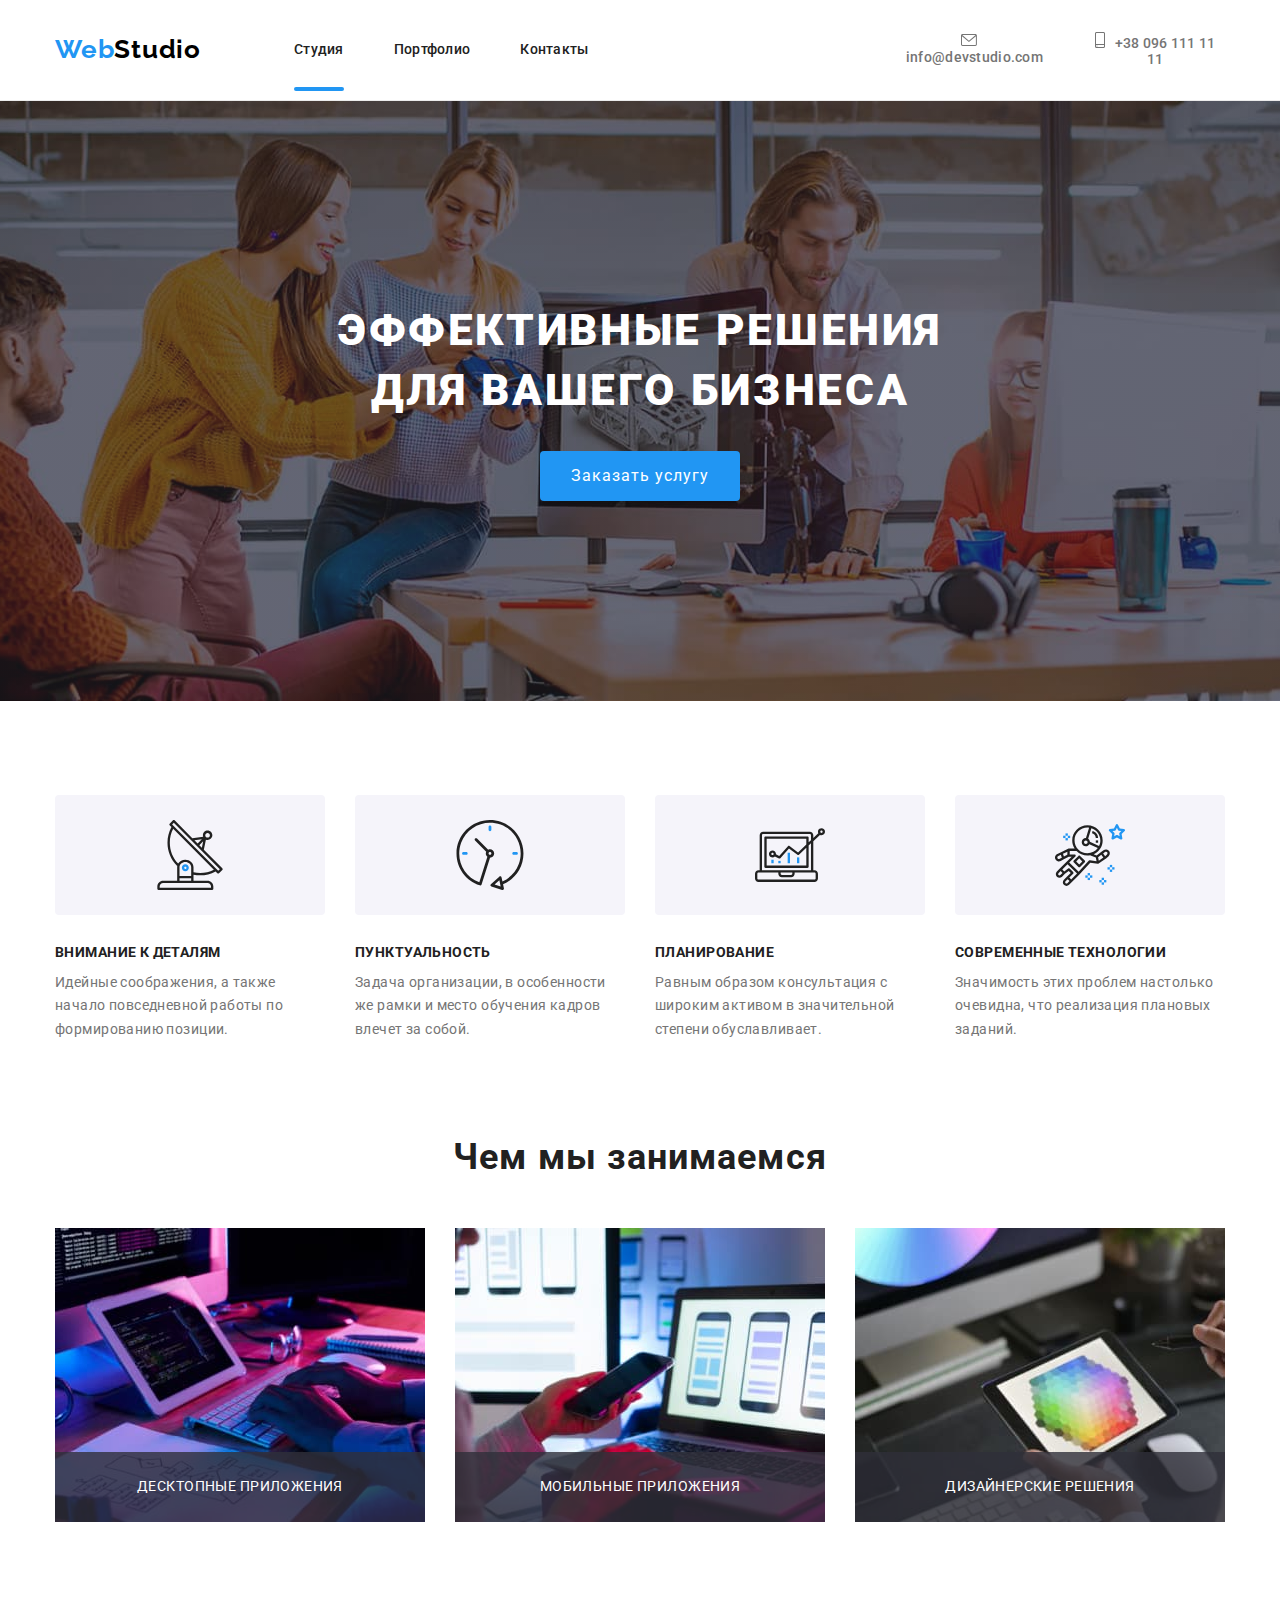
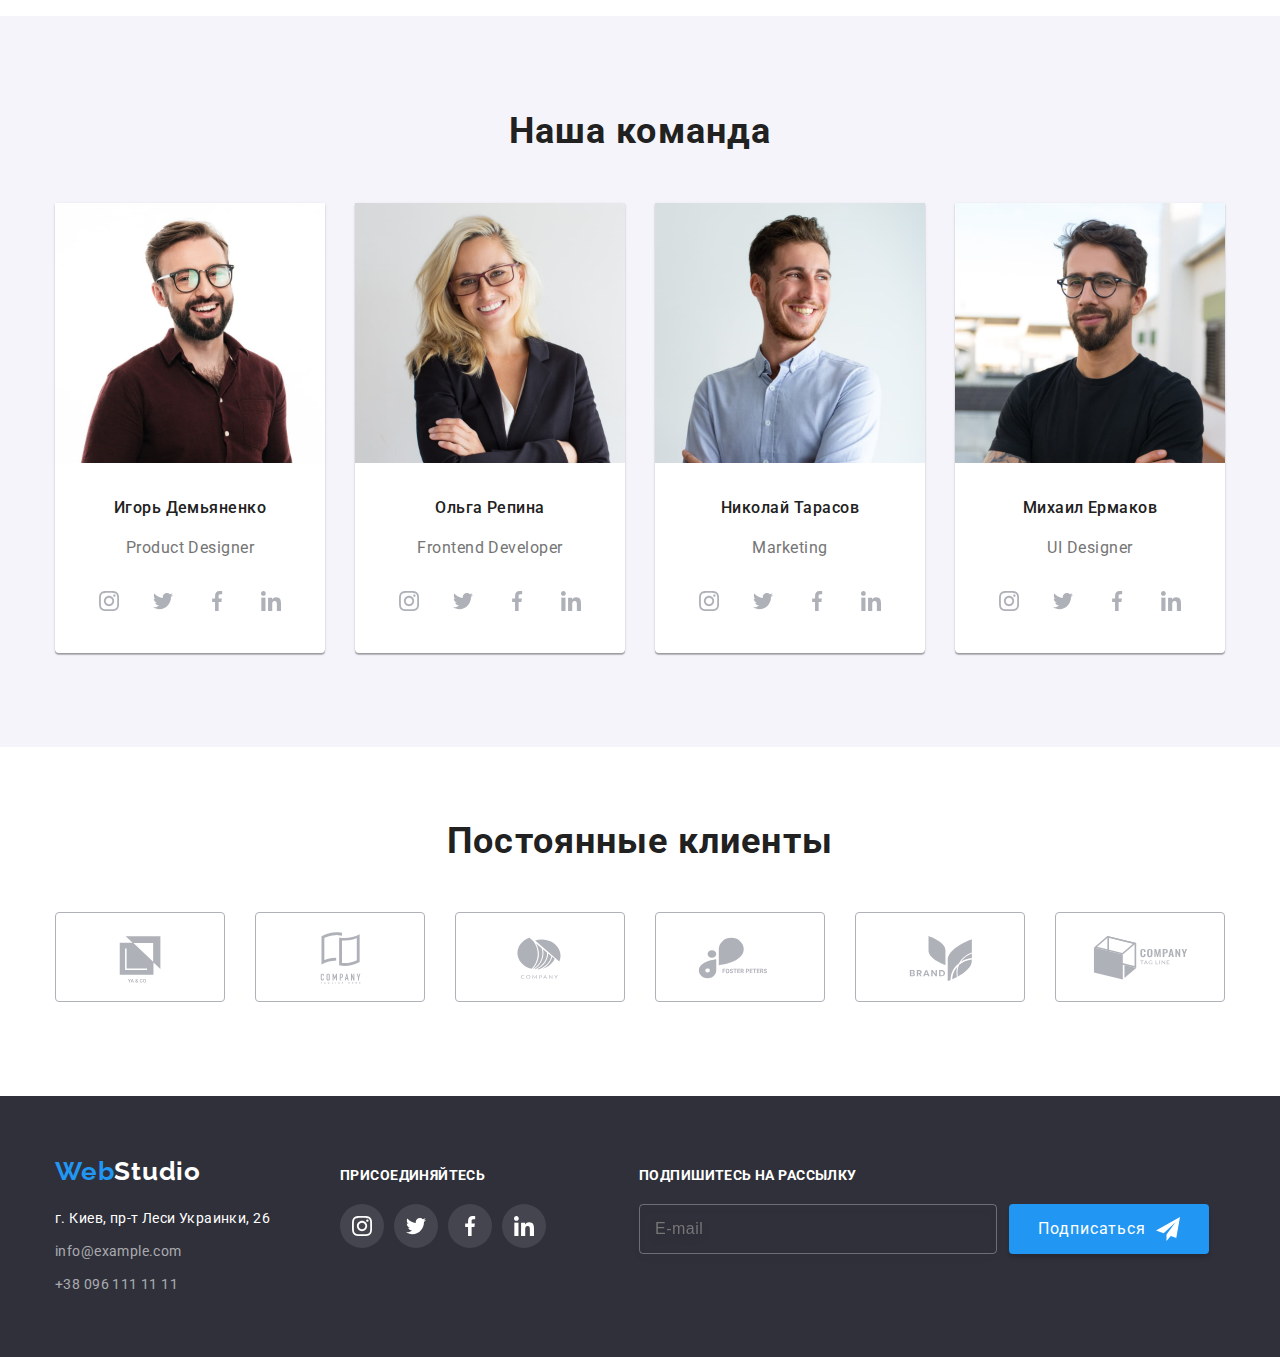
==== commit d33e979c: "done" ====
--- a/index.html
+++ b/index.html
@@ -437,75 +437,77 @@
 
       <footer class="footer">
         <div class="container">
-          <div class="adress-wrap">
-            <a class="link logo" href="./index.html"
-              >Web<span class="logo-secword-footer">Studio</span></a
+          <div class="footer__adress-wrap">
+            <a class="footer__logo logo" href="./index.html"
+              >Web<span class="footer__logo--white">Studio</span></a
             >
             <address>
               <ul class="footer-list">
-                <li class="footer-item footer-adress-item">
+                <li class="footer__item footer-adress-item">
                   <a
-                    class="link"
+                    class="footer__location-link"
                     href="https://goo.gl/maps/9dT43rwz24c6EDNdA"
                     target="_blank"
                     rel="noopener noreferrer"
                     >г. Киев, пр-т Леси Украинки, 26</a
                   >
                 </li>
-                <li class="footer-item">
-                  <a class="link" href="mailto:info@example.com">info@example.com</a>
+                <li class="footer__item">
+                  <a class="footer__link" href="mailto:info@example.com">info@example.com</a>
                 </li>
-                <li class="footer-item">
-                  <a class="link" href="tel:+380961111111">+38 096 111 11 11</a>
+                <li class="footer__item">
+                  <a class="footer__link" href="tel:+380961111111">+38 096 111 11 11</a>
                 </li>
               </ul>
             </address>
           </div>
-          <div class="footer-social-link-wrap">
-            <h3 class="footer-title title-h3">присоединяйтесь</h3>
-            <ul class="footer-social-link-list">
-              <li class="footer-social-link__item">
-                <a class="footer-social-link" href="#">
-                  <svg class="bottom-svg" width="20px" height="20px">
+          <div class="footer__social-link-wrap">
+            <h3 class="footer__title title-h3">присоединяйтесь</h3>
+            <ul class="social-link__list">
+              <li class="social-link__item">
+                <a class="footer__social-link" href="#">
+                  <svg class="footer__svg" width="20px" height="20px">
                     <use href="./images/sprite.svg#icon-instagram" />
                   </svg>
                 </a>
               </li>
-              <li class="footer-social-link__item">
-                <a class="footer-social-link" href="#">
-                  <svg class="bottom-svg" width="20px" height="20px">
+              <li class="social-link__item">
+                <a class="footer__social-link" href="#">
+                  <svg class="footer__svg" width="20px" height="20px">
                     <use href="./images/sprite.svg#icon-twitter" />
                   </svg>
                 </a>
               </li>
-              <li class="footer-social-link__item">
-                <a class="footer-social-link" href="#">
-                  <svg class="bottom-svg" width="20px" height="20px">
+              <li class="social-link__item">
+                <a class="footer__social-link" href="#">
+                  <svg class="footer__svg" width="20px" height="20px">
                     <use href="./images/sprite.svg#icon-facebook" />
                   </svg>
                 </a>
               </li>
-              <li class="footer-social-link__item">
-                <a class="footer-social-link" href="#">
-                  <svg class="bottom-svg" width="20px" height="20px">
+              <li class="social-link__item">
+                <a class="footer__social-link" href="#">
+                  <svg class="footer__svg" width="20px" height="20px">
                     <use href="./images/sprite.svg#icon-linkedin" />
                   </svg>
                 </a>
               </li>
             </ul>
           </div>
-          <div >
-              
-              <h3 class="footer-title title-h3">Подпишитесь на рассылку</h3>
-              <div class="footer-input-container">
-              <input class="footer-input" type="email" name="mail" id="" placeholder="E-mail">
-            
+          <div>
+            <h3 class="footer__title title-h3">Подпишитесь на рассылку</h3>
+            <div class="footer__input-container">
+              <input class="footer__input" type="email" name="mail" id="" placeholder="E-mail" />
               <div class="footer-button-container">
-                <button class="button">Подписаться<svg class="footer-icon" width="24px" height="24px"><use href="./images/sprite.svg#icon-send-footer"></use></svg> </button>
-              </div>
-            </div>
+                <button class="button">
+                  Подписаться<svg class="footer-icon" width="24px" height="24px">
+                    <use href="./images/sprite.svg#icon-send-footer"></use>
+                  </svg>
+                </button>
+              </div>
             </div>
           </div>
+        </div>
       </footer>
     </main>
     <script src="./js/modal.js"></script>
--- a/css/main.min.css
+++ b/css/main.min.css
@@ -1,2 +1,2 @@
-*,*::after,*::before{padding:0;margin:0;box-sizing:border-box}img{display:block;width:100%;height:auto}a{text-decoration:none}button{border:none}ul li{list-style:none}.button,.header__container,.header__nav,.header__nav-list,.header__adress-list,.header__adress-link,.portfolio-buttons,.footer__social-link-list,.footer__input-container{display:flex;align-items:center;justify-content:center}.button,.header__nav-link,.header__adress-link{transition-property:color, background-color, drop-shadow;transition-duration:250ms;transition-timing-function:cubic-bezier(0.4, 0, 0.2, 1)}:root{--brand-color: #2196f3;--main-font-color: #212121;--second-font-color: #757575;--second-background-color: #2f303a;--white-font-color: #fff;--svg-grey-color: #afb1b8}.visually-hidden{position:absolute;white-space:nowrap;width:1px;height:1px;overflow:hidden;border:0;padding:0;clip:rect(0 0 0 0);clip-path:inset(50%);margin:-1px}.logo{font-family:'Raleway', sans-serif;font-weight:bold;font-size:26px;line-height:1.19;letter-spacing:0.03em;color:var(--brand-color)}.button{width:200px;height:50px;margin:0 auto;border-radius:4px;font-family:inherit;background-color:var(--brand-color);color:var(--white-font-color);box-shadow:0px 4px 4px rgba(0,0,0,0.15);font-size:16px;line-height:1.87;letter-spacing:0.06em;cursor:pointer}.button:hover,.button:focus{background-color:#188ce8;filter:drop-shadow(0px 4px 4px rgba(0,0,0,0.25))}body{font-family:'Roboto', sans-serif;color:var(--main-font-color);margin:0 auto}li{padding:0;margin:0;list-style:none}button{border:none;padding:6px 22px}input,textarea{outline:none}h1,h2,h3,p,ul{margin:0;padding:0}img{display:block;max-width:100%;height:auto}a{text-decoration:none}.container{width:1200px;padding-left:15px;padding-right:15px;margin:0 auto}.title-h2{font-weight:bold;font-size:36px;line-height:1.17;text-align:center;letter-spacing:0.03em}.title-h3{font-weight:bold;font-size:14px;line-height:1.14;letter-spacing:0.03em;text-transform:uppercase}.backdrop{position:fixed;top:0;right:0;width:100%;height:100%;background-color:rgba(0,0,0,0.2);z-index:1;opacity:1;transition:opacity 250ms cubic-bezier(0.4, 0, 0.2, 1)}.backdrop.is-hidden{opacity:0;pointer-events:none;visibility:hidden}.backdrop.is-hidden .modal{transform:translate(-50%, -50%) scale(0.7);transition:transform 250ms cubic-bezier(0.4, 0, 0.2, 1)}.modal{position:absolute;top:50%;left:50%;transform:translate(-50%, -50%) scale(1);width:528px;height:auto;background-color:var(--white-font-color);border-radius:4px;filter:drop-shadow(0px 4px 4px rgba(0,0,0,0.25));transition:transform 250ms cubic-bezier(0.4, 0, 0.2, 1);padding:40px}.modal__button{position:absolute;top:8px;right:8px;width:30px;height:30px;border:1px solid rgba(0,0,0,0.1);border-radius:50%;background-color:white;padding:0px;display:flex;justify-content:center;align-items:center;cursor:pointer}.modal__button:hover .modal__close-icon{fill:var(--brand-color)}.modal__input-container{display:flex;flex-direction:column}.modal .modal__input-wraper{position:relative}.modal__title-text{font-size:20px;font-weight:700;text-align:center;letter-spacing:0.03em;color:var(--main-font-color);margin-bottom:12px}.modal__input-box{padding:12px 12px 12px 42px;margin-bottom:10px;border:1px solid rgba(33,33,33,0.2);box-sizing:border-box;border-radius:4px;width:100%;height:40px}.modal__text{font-size:12px;line-height:1.17;letter-spacing:0.01em;color:var(--second-font-color);margin-bottom:4px;display:block}.modal__icon{position:absolute;top:0;left:15px;transform:translateY(50%)}.modal__input-box:focus+.modal__icon{fill:var(--brand-color)}.modal__textarea{resize:none;width:100%;height:120px;margin-bottom:20px;padding:12px 15px;border:1px solid rgba(33,33,33,0.2);border-radius:4px}.modal__textarea[placeholder]{font-size:12px;line-height:14px;letter-spacing:0.01em;box-sizing:border-box;color:rgba(117,117,117,0.5)}.modal__input-box:focus,.modal__textarea:focus{outline:none;border-color:var(--brand-color)}.modal__checkbox-container{display:flex;margin-bottom:30px}.modal__checkbox-text{font-size:14px;line-height:1.71;letter-spacing:0.03em;color:var(--second-font-color);display:flex;align-items:center;margin:0 auto}.modal__input-checkbox:checked+.modal__checkbox-text .modal__checkbox-wrap{background-color:var(--brand-color);border:none}.modal__input-checkbox:checked+.modal__checkbox-text .modal__checkbox-icon{fill:var(--white-font-color)}.modal__checkbox-wrap{width:16px;height:15px;border:2px solid var(--main-font-color);border-radius:4px;display:flex;align-items:center;justify-content:center;margin-right:7px}.modal__checkbox-icon{fill:transparent}.modal__checkbox-link{font-size:14px;line-height:1.71;letter-spacing:0.03em;text-decoration-line:underline;color:var(--brand-color)}.social-link__list{display:flex;align-items:center;justify-content:center}.social-link__link{display:block;width:44px;height:44px;padding:12px 12px;border-radius:50%;color:var(--svg-grey-color);background-color:transparent;transition-property:color, background-color;transition-duration:250ms;transition-timing-function:cubic-bezier(0.4, 0, 0.2, 1)}.social-link__svg{fill:currentColor}.social-link__link:hover,.social-link__link:focus{background-color:var(--brand-color);width:44px;height:44px;border-radius:50%;cursor:pointer;color:var(--white-font-color)}.social-link__item+.social-link__item{margin-left:10px}.header{background-color:var(--white-font-color);border-bottom:1px solid #ececec}.header__logo{padding:25px 0px;margin-right:93px;display:block}.header__logo--second-word{font-family:'Raleway', sans-serif;font-weight:bold;font-size:26px;line-height:1.19;letter-spacing:0.03em;color:#000000}.header__nav{margin-right:305px}.header__nav-link,.header__adress-link{display:block;padding:32px 0}.header__nav-item:not(:last-child){margin-right:50px}.header__nav-item .header__nav-link:hover,.header__nav-item .header__nav-link:focus,.header__adress-item .header__adress-link:hover,.header__adress-item .header__adress-link:focus{font-weight:500;font-size:14px;line-height:1.14;letter-spacing:0.02em;color:var(--brand-color)}.header__nav-link{font-weight:500;font-size:14px;line-height:1.14;letter-spacing:0.02em;color:var(--main-font-color)}.header__nav-list--active{position:relative}.header__nav-list--active::before{content:'';position:absolute;bottom:0;width:100%;height:4px;background-color:var(--brand-color);border-radius:2px;margin-bottom:-1px}.header__adress-link{font-weight:500;font-size:14px;line-height:1.14;letter-spacing:0.02em;color:var(--second-font-color);text-align:center}.header__adress-item:not(:last-child){margin-right:30px}.header__icon{margin-right:10px;fill:currentColor}.section-hero{padding-bottom:200px;padding-top:200px;margin:0 auto;background-image:linear-gradient(rgba(47,48,58,0.4), rgba(47,48,58,0.4)),url(../images/background-hero.jpg);background-position:center;background-repeat:no-repeat;background-size:cover;background-color:var(--second-background-color)}.section-hero__title{color:var(--white-font-color);font-weight:900;font-size:44px;line-height:1.36;text-align:center;letter-spacing:0.06em;text-transform:uppercase;max-width:696px;margin:0 auto;margin-bottom:30px}.about-section{padding:94px 0}.about-section__icon-box{width:270px;height:120px;background-color:#f5f4fa;border-radius:4px;margin-bottom:30px;text-align:center;padding:25px 100px}.about-section__title{margin-bottom:10px}.about-section__text{font-size:14px;line-height:1.71;letter-spacing:0.03em;color:var(--second-font-color)}.about-section__list{display:flex}.about-section__item{max-width:270px}.about-section__item:not(:last-child){margin-right:30px}.todo-section{padding-bottom:94px}.todo-section__title{margin-bottom:50px}.todo-section__list{display:flex}.todo-section__item{display:flex;position:relative}.todo-section__text{position:absolute;font-size:14px;line-height:1.14;text-align:center;letter-spacing:0.03em;text-transform:uppercase;color:var(--brand-color);padding:27px 82px;width:370px;height:70px;bottom:0;background-color:rgba(47,48,58,0.8);color:var(--white-font-color)}.todo-section__item:not(:last-child){margin-right:30px}.ourteam-section{background-color:#f5f4fa;padding:94px 0}.ourteam-section__main-title{margin-bottom:50px}.ourteam-section__list{display:flex}.ourteam-section__item:not(:last-child){margin-right:30px}.ourteam-section__item{background:var(--white-font-color);border-radius:0px 0px 4px 4px;box-shadow:0px 1px 3px rgba(0,0,0,0.12),0px 1px 1px rgba(0,0,0,0.14),0px 2px 1px rgba(0,0,0,0.2);padding-bottom:30px}.ourteam-section__bottom-wrap{margin-top:30px;margin-bottom:16px}.ourteam-section__title{font-weight:500;font-size:16px;line-height:1.9;text-align:center;letter-spacing:0.03em;margin-bottom:10px}.ourteam-section__text{font-size:16px;line-height:1.9;text-align:center;letter-spacing:0.03em;color:var(--second-font-color)}.our-clients{padding-top:73px;padding-bottom:94px}.our-clients__title{margin-bottom:50px}.our-clients__list{display:flex;justify-content:center;align-items:center}.our-clients__item+.our-clients__item{margin-left:30px}.our-clients__link{display:block;width:170px;height:90px;border:1px solid var(--svg-grey-color);border-radius:4px;padding:16px 32px;color:var(--svg-grey-color);transition-property:color, background-color;transition-duration:250ms;transition-timing-function:cubic-bezier(0.4, 0, 0.2, 1)}.our-clients__svg{fill:currentColor}.our-clients__link:hover,.our-clients__link:focus{border:1px solid var(--brand-color);color:var(--brand-color)}.todo-section{padding-bottom:94px}.todo-section__title{margin-bottom:50px}.todo-section__list{display:flex}.todo-section__item{display:flex;position:relative}.todo-section__text{position:absolute;font-size:14px;line-height:1.14;text-align:center;letter-spacing:0.03em;text-transform:uppercase;color:var(--brand-color);padding:27px 82px;width:370px;height:70px;bottom:0;background-color:rgba(47,48,58,0.8);color:var(--white-font-color)}.todo-section__item:not(:last-child){margin-right:30px}.portfolio-buttons{margin-bottom:50px}.portfolio-btn{background:#f5f4fa;font-weight:500;font-size:16px;line-height:1.62;text-align:center;letter-spacing:0.03em;border-radius:4px;transition-property:color, background-color, box-shadow;transition-duration:250ms;transition-timing-function:cubic-bezier(0.4, 0, 0.2, 1)}.portfolio-btn:hover,.portfolio-btn:focus{background:var(--brand-color);text-align:center;letter-spacing:0.03em;color:var(--white-font-color);box-shadow:0px 3px 1px rgba(0,0,0,0.1),0px 1px 2px rgba(0,0,0,0.08),0px 2px 2px rgba(0,0,0,0.12)}.active-portfolio-btn{background:var(--brand-color);color:var(--white-font-color)}.button-item:not(:last-child){margin-right:8px}.portfolio{padding:94px 0}.portfolio__list{display:flex;flex-wrap:wrap;margin:0 auto;margin-right:-30px;margin-bottom:-30px}.portfolio__card-bottom{padding:20px 24px}.portfolio__item{flex-basis:calc(100% / 3 - 30px);margin-right:30px;margin-bottom:30px;background:var(--white-font-color);border:1px solid #eeeeee;transition-property:box-shadow;transition-duration:250ms;transition-timing-function:cubic-bezier(0.4, 0, 0.2, 1)}.portfolio__item:hover,.portfolio__item:focus{box-shadow:0px 1px 1px rgba(0,0,0,0.12),0px 4px 4px rgba(0,0,0,0.06),1px 4px 6px rgba(0,0,0,0.16);opacity:inherit}.portfolio__pic{position:relative;display:flex;overflow:hidden}.portfolio__backdrop{position:absolute;font-size:18px;line-height:1.56;letter-spacing:0.03em;color:#ffffff;background-color:rgba(33,150,243,0.9);width:100%;height:100%;display:flex;align-items:center;top:0;left:0;padding:0 24px;transform:translateY(101%);transition:transform 250ms cubic-bezier(0.4, 0, 0.2, 1)}.portfolio__item:hover .portfolio__backdrop{transform:translateY(0)}.portfolio__title{font-size:18px;line-height:2;letter-spacing:0.06em;margin-bottom:4px}.portfolio__text{font-size:16px;line-height:1.87;letter-spacing:0.03em;color:var(--second-font-color)}.footer{background-color:var(--second-background-color);padding-bottom:60px;padding-top:60px}.footer>.container{display:flex;align-items:baseline}.footer__adress-wrap{margin-right:70px}.footer__logo--white{color:var(--white-font-color)}.footer__logo{display:block;margin-bottom:20px}.footer__location-link{font-style:normal;font-size:14px;line-height:1.71;letter-spacing:0.03em;color:var(--white-font-color)}.footer__link{font-style:normal;font-size:14px;line-height:1.71;letter-spacing:0.03em;color:rgba(255,255,255,0.6)}.footer__item:not(:last-child){margin-bottom:9px}.footer__social-link-wrap{margin-right:93px}.footer__title{color:var(--white-font-color);margin-bottom:20px}.footer-social-link{display:block;width:44px;height:44px;border-radius:50%;padding:12px;background-color:rgba(255,255,255,0.1);color:var(--white-font-color);transition-property:color, background-color;transition-duration:250ms;transition-timing-function:cubic-bezier(0.4, 0, 0.2, 1)}.footer__svg{fill:currentColor}.footer-social-link-item+.footer-social-link-item{margin-left:10px}.footer-social-link:hover,.footer-social-link:focus{background-color:var(--brand-color)}.footer__input{background-color:transparent;width:358px;height:50px;border:1px solid rgba(255,255,255,0.3);box-sizing:border-box;filter:drop-shadow(0px 4px 4px rgba(0,0,0,0.15));border-radius:4px;font-size:16px;line-height:1.25;display:flex;align-items:center;letter-spacing:0.03em;color:rgba(255,255,255,0.6);padding:15px}.footer-button-container{margin:auto 0 auto 12px}.footer-icon{margin-left:10px;fill:var(--white-font-color)}
+*,*::after,*::before{padding:0;margin:0;box-sizing:border-box}img{display:block;width:100%;height:auto}a{text-decoration:none}button{border:none}ul li{list-style:none}.button,.social-link__list,.header__container,.header__nav,.header__nav-list,.header__adress-list,.header__adress-link,.portfolio-buttons,.footer__input-container{display:flex;align-items:center;justify-content:center}.button,.header__nav-link,.header__adress-link{transition-property:color, background-color, drop-shadow;transition-duration:250ms;transition-timing-function:cubic-bezier(0.4, 0, 0.2, 1)}:root{--brand-color: #2196f3;--main-font-color: #212121;--second-font-color: #757575;--second-background-color: #2f303a;--white-font-color: #fff;--svg-grey-color: #afb1b8}.visually-hidden{position:absolute;white-space:nowrap;width:1px;height:1px;overflow:hidden;border:0;padding:0;clip:rect(0 0 0 0);clip-path:inset(50%);margin:-1px}.logo{font-family:'Raleway', sans-serif;font-weight:bold;font-size:26px;line-height:1.19;letter-spacing:0.03em;color:var(--brand-color)}.button{width:200px;height:50px;margin:0 auto;border-radius:4px;font-family:inherit;background-color:var(--brand-color);color:var(--white-font-color);box-shadow:0px 4px 4px rgba(0,0,0,0.15);font-size:16px;line-height:1.87;letter-spacing:0.06em;cursor:pointer}.button:hover,.button:focus{background-color:#188ce8;filter:drop-shadow(0px 4px 4px rgba(0,0,0,0.25))}body{font-family:'Roboto', sans-serif;color:var(--main-font-color);margin:0 auto}li{padding:0;margin:0;list-style:none}button{border:none;padding:6px 22px}input,textarea{outline:none}h1,h2,h3,p,ul{margin:0;padding:0}img{display:block;max-width:100%;height:auto}a{text-decoration:none}.container{width:1200px;padding-left:15px;padding-right:15px;margin:0 auto}.title-h2{font-weight:bold;font-size:36px;line-height:1.17;letter-spacing:0.03em;text-align:center}.title-h3{font-weight:bold;font-size:14px;line-height:1.14;letter-spacing:0.03em;text-transform:uppercase}.backdrop{position:fixed;top:0;right:0;width:100%;height:100%;background-color:rgba(0,0,0,0.2);z-index:1;opacity:1;transition:opacity 250ms cubic-bezier(0.4, 0, 0.2, 1)}.backdrop.is-hidden{opacity:0;pointer-events:none;visibility:hidden}.backdrop.is-hidden .modal{transform:translate(-50%, -50%) scale(0.7);transition:transform 250ms cubic-bezier(0.4, 0, 0.2, 1)}.modal{position:absolute;top:50%;left:50%;transform:translate(-50%, -50%) scale(1);width:528px;height:auto;background-color:var(--white-font-color);border-radius:4px;filter:drop-shadow(0px 4px 4px rgba(0,0,0,0.25));transition:transform 250ms cubic-bezier(0.4, 0, 0.2, 1);padding:40px}.modal__button{position:absolute;top:8px;right:8px;width:30px;height:30px;border:1px solid rgba(0,0,0,0.1);border-radius:50%;background-color:white;padding:0px;display:flex;justify-content:center;align-items:center;cursor:pointer}.modal__button:hover .modal__close-icon{fill:var(--brand-color)}.modal__input-container{display:flex;flex-direction:column}.modal .modal__input-wraper{position:relative}.modal__title-text{font-size:20px;font-weight:700;text-align:center;letter-spacing:0.03em;color:var(--main-font-color);margin-bottom:12px}.modal__input-box{padding:12px 12px 12px 42px;margin-bottom:10px;border:1px solid rgba(33,33,33,0.2);box-sizing:border-box;border-radius:4px;width:100%;height:40px}.modal__text{font-size:12px;line-height:1.17;letter-spacing:0.01em;color:var(--second-font-color);margin-bottom:4px;display:block}.modal__icon{position:absolute;top:0;left:15px;transform:translateY(50%)}.modal__input-box:focus+.modal__icon{fill:var(--brand-color)}.modal__textarea{resize:none;width:100%;height:120px;margin-bottom:20px;padding:12px 15px;border:1px solid rgba(33,33,33,0.2);border-radius:4px}.modal__textarea[placeholder]{font-size:12px;line-height:14px;letter-spacing:0.01em;box-sizing:border-box;color:rgba(117,117,117,0.5)}.modal__input-box:focus,.modal__textarea:focus{outline:none;border-color:var(--brand-color)}.modal__checkbox-container{display:flex;margin-bottom:30px}.modal__checkbox-text{font-size:14px;line-height:1.71;letter-spacing:0.03em;color:var(--second-font-color);display:flex;align-items:center;margin:0 auto}.modal__input-checkbox:checked+.modal__checkbox-text .modal__checkbox-wrap{background-color:var(--brand-color);border:none}.modal__input-checkbox:checked+.modal__checkbox-text .modal__checkbox-icon{fill:var(--white-font-color)}.modal__checkbox-wrap{width:16px;height:15px;border:2px solid var(--main-font-color);border-radius:4px;display:flex;align-items:center;justify-content:center;margin-right:7px}.modal__checkbox-icon{fill:transparent}.modal__checkbox-link{font-size:14px;line-height:1.71;letter-spacing:0.03em;text-decoration-line:underline;color:var(--brand-color)}.social-link__link{display:block;width:44px;height:44px;padding:12px 12px;border-radius:50%;color:var(--svg-grey-color);background-color:transparent;transition-property:color, background-color;transition-duration:250ms;transition-timing-function:cubic-bezier(0.4, 0, 0.2, 1)}.social-link__svg{fill:currentColor}.social-link__link:hover,.social-link__link:focus{background-color:var(--brand-color);width:44px;height:44px;border-radius:50%;cursor:pointer;color:var(--white-font-color)}.social-link__item+.social-link__item{margin-left:10px}.header{background-color:var(--white-font-color);border-bottom:1px solid #ececec}.header__logo{padding:25px 0px;margin-right:93px;display:block}.header__logo--second-word{font-family:'Raleway', sans-serif;font-weight:bold;font-size:26px;line-height:1.19;letter-spacing:0.03em;color:#000000}.header__nav{margin-right:305px}.header__nav-link,.header__adress-link{display:block;padding:32px 0}.header__nav-item:not(:last-child){margin-right:50px}.header__nav-item .header__nav-link:hover,.header__nav-item .header__nav-link:focus,.header__adress-item .header__adress-link:hover,.header__adress-item .header__adress-link:focus{font-weight:500;font-size:14px;line-height:1.14;letter-spacing:0.02em;color:var(--brand-color)}.header__nav-link{font-weight:500;font-size:14px;line-height:1.14;letter-spacing:0.02em;color:var(--main-font-color)}.header__nav-list--active{position:relative}.header__nav-list--active::before{content:'';position:absolute;bottom:0;width:100%;height:4px;background-color:var(--brand-color);border-radius:2px;margin-bottom:-1px}.header__adress-link{font-weight:500;font-size:14px;line-height:1.14;letter-spacing:0.02em;color:var(--second-font-color);text-align:center}.header__adress-item:not(:last-child){margin-right:30px}.header__icon{margin-right:10px;fill:currentColor}.section-hero{padding-bottom:200px;padding-top:200px;margin:0 auto;background-image:linear-gradient(rgba(47,48,58,0.4), rgba(47,48,58,0.4)),url(../images/background-hero.jpg);background-position:center;background-repeat:no-repeat;background-size:cover;background-color:var(--second-background-color)}.section-hero__title{color:var(--white-font-color);font-weight:900;font-size:44px;line-height:1.36;text-align:center;letter-spacing:0.06em;text-transform:uppercase;max-width:696px;margin:0 auto;margin-bottom:30px}.about-section{padding:94px 0}.about-section__icon-box{width:270px;height:120px;background-color:#f5f4fa;border-radius:4px;margin-bottom:30px;text-align:center;padding:25px 100px}.about-section__title{margin-bottom:10px}.about-section__text{font-size:14px;line-height:1.71;letter-spacing:0.03em;color:var(--second-font-color)}.about-section__list{display:flex}.about-section__item{max-width:270px}.about-section__item:not(:last-child){margin-right:30px}.todo-section{padding-bottom:94px}.todo-section__title{margin-bottom:50px}.todo-section__list{display:flex}.todo-section__item{display:flex;position:relative}.todo-section__text{position:absolute;font-size:14px;line-height:1.14;text-align:center;letter-spacing:0.03em;text-transform:uppercase;color:var(--brand-color);padding:27px 82px;width:370px;height:70px;bottom:0;background-color:rgba(47,48,58,0.8);color:var(--white-font-color)}.todo-section__item:not(:last-child){margin-right:30px}.ourteam-section{background-color:#f5f4fa;padding:94px 0}.ourteam-section__main-title{margin-bottom:50px}.ourteam-section__list{display:flex}.ourteam-section__item:not(:last-child){margin-right:30px}.ourteam-section__item{background:var(--white-font-color);border-radius:0px 0px 4px 4px;box-shadow:0px 1px 3px rgba(0,0,0,0.12),0px 1px 1px rgba(0,0,0,0.14),0px 2px 1px rgba(0,0,0,0.2);padding-bottom:30px}.ourteam-section__bottom-wrap{margin-top:30px;margin-bottom:16px}.ourteam-section__title{font-weight:500;font-size:16px;line-height:1.9;text-align:center;letter-spacing:0.03em;margin-bottom:10px}.ourteam-section__text{font-size:16px;line-height:1.9;text-align:center;letter-spacing:0.03em;color:var(--second-font-color)}.our-clients{padding-top:73px;padding-bottom:94px}.our-clients__title{margin-bottom:50px}.our-clients__list{display:flex;justify-content:center;align-items:center}.our-clients__item+.our-clients__item{margin-left:30px}.our-clients__link{display:block;width:170px;height:90px;border:1px solid var(--svg-grey-color);border-radius:4px;padding:16px 32px;color:var(--svg-grey-color);transition-property:color, background-color;transition-duration:250ms;transition-timing-function:cubic-bezier(0.4, 0, 0.2, 1)}.our-clients__svg{fill:currentColor}.our-clients__link:hover,.our-clients__link:focus{border:1px solid var(--brand-color);color:var(--brand-color)}.todo-section{padding-bottom:94px}.todo-section__title{margin-bottom:50px}.todo-section__list{display:flex}.todo-section__item{display:flex;position:relative}.todo-section__text{position:absolute;font-size:14px;line-height:1.14;text-align:center;letter-spacing:0.03em;text-transform:uppercase;color:var(--brand-color);padding:27px 82px;width:370px;height:70px;bottom:0;background-color:rgba(47,48,58,0.8);color:var(--white-font-color)}.todo-section__item:not(:last-child){margin-right:30px}.portfolio{padding:94px 0}.portfolio__list{display:flex;flex-wrap:wrap;margin:0 auto;margin-right:-30px;margin-bottom:-30px}.portfolio__card-bottom{padding:20px 24px}.portfolio__item{flex-basis:calc(100% / 3 - 30px);margin-right:30px;margin-bottom:30px;background:var(--white-font-color);border:1px solid #eeeeee;transition-property:box-shadow;transition-duration:250ms;transition-timing-function:cubic-bezier(0.4, 0, 0.2, 1)}.portfolio__item:hover,.portfolio__item:focus{box-shadow:0px 1px 1px rgba(0,0,0,0.12),0px 4px 4px rgba(0,0,0,0.06),1px 4px 6px rgba(0,0,0,0.16);opacity:inherit}.portfolio__pic{position:relative;display:flex;overflow:hidden}.portfolio__backdrop{position:absolute;font-size:18px;line-height:1.56;letter-spacing:0.03em;color:#ffffff;background-color:rgba(33,150,243,0.9);width:100%;height:100%;display:flex;align-items:center;top:0;left:0;padding:0 24px;transform:translateY(101%);transition:transform 250ms cubic-bezier(0.4, 0, 0.2, 1)}.portfolio__item:hover .portfolio__backdrop{transform:translateY(0)}.portfolio__title{font-size:18px;line-height:2;letter-spacing:0.06em;margin-bottom:4px}.portfolio__text{font-size:16px;line-height:1.87;letter-spacing:0.03em;color:var(--second-font-color)}.portfolio-buttons{margin-bottom:50px}.portfolio-buttons__btn{background:#f5f4fa;font-weight:500;font-size:16px;line-height:1.62;text-align:center;letter-spacing:0.03em;border-radius:4px;transition-property:color, background-color, box-shadow;transition-duration:250ms;transition-timing-function:cubic-bezier(0.4, 0, 0.2, 1)}.portfolio-buttons__btn:hover,.portfolio-buttons__btn:focus{background:var(--brand-color);text-align:center;letter-spacing:0.03em;color:var(--white-font-color);box-shadow:0px 3px 1px rgba(0,0,0,0.1),0px 1px 2px rgba(0,0,0,0.08),0px 2px 2px rgba(0,0,0,0.12)}.portfolio-buttons__btn--active{background:var(--brand-color);color:var(--white-font-color)}.portfolio-buttons__item:not(:last-child){margin-right:8px}.footer{background-color:var(--second-background-color);padding-bottom:60px;padding-top:60px}.footer>.container{display:flex;align-items:baseline}.footer__adress-wrap{margin-right:70px}.footer__logo--white{color:var(--white-font-color)}.footer__logo{display:block;margin-bottom:20px}.footer__location-link{font-style:normal;font-size:14px;line-height:1.71;letter-spacing:0.03em;color:var(--white-font-color)}.footer__link{font-style:normal;font-size:14px;line-height:1.71;letter-spacing:0.03em;color:rgba(255,255,255,0.6)}.footer__item:not(:last-child){margin-bottom:9px}.footer__social-link-wrap{margin-right:93px}.footer__title{color:var(--white-font-color);margin-bottom:20px}.footer__social-link{display:block;width:44px;height:44px;border-radius:50%;padding:12px;background-color:rgba(255,255,255,0.1);color:var(--white-font-color);transition-property:color, background-color;transition-duration:250ms;transition-timing-function:cubic-bezier(0.4, 0, 0.2, 1)}.footer__svg{fill:currentColor}.footer__social-link:hover,.footer__social-link:focus{background-color:var(--brand-color)}.footer__input{background-color:transparent;width:358px;height:50px;border:1px solid rgba(255,255,255,0.3);box-sizing:border-box;filter:drop-shadow(0px 4px 4px rgba(0,0,0,0.15));border-radius:4px;font-size:16px;line-height:1.25;display:flex;align-items:center;letter-spacing:0.03em;color:rgba(255,255,255,0.6);padding:15px}.footer-button-container{margin:auto 0 auto 12px}.footer-icon{margin-left:10px;fill:var(--white-font-color)}
 /*# sourceMappingURL=main.min.css.map */